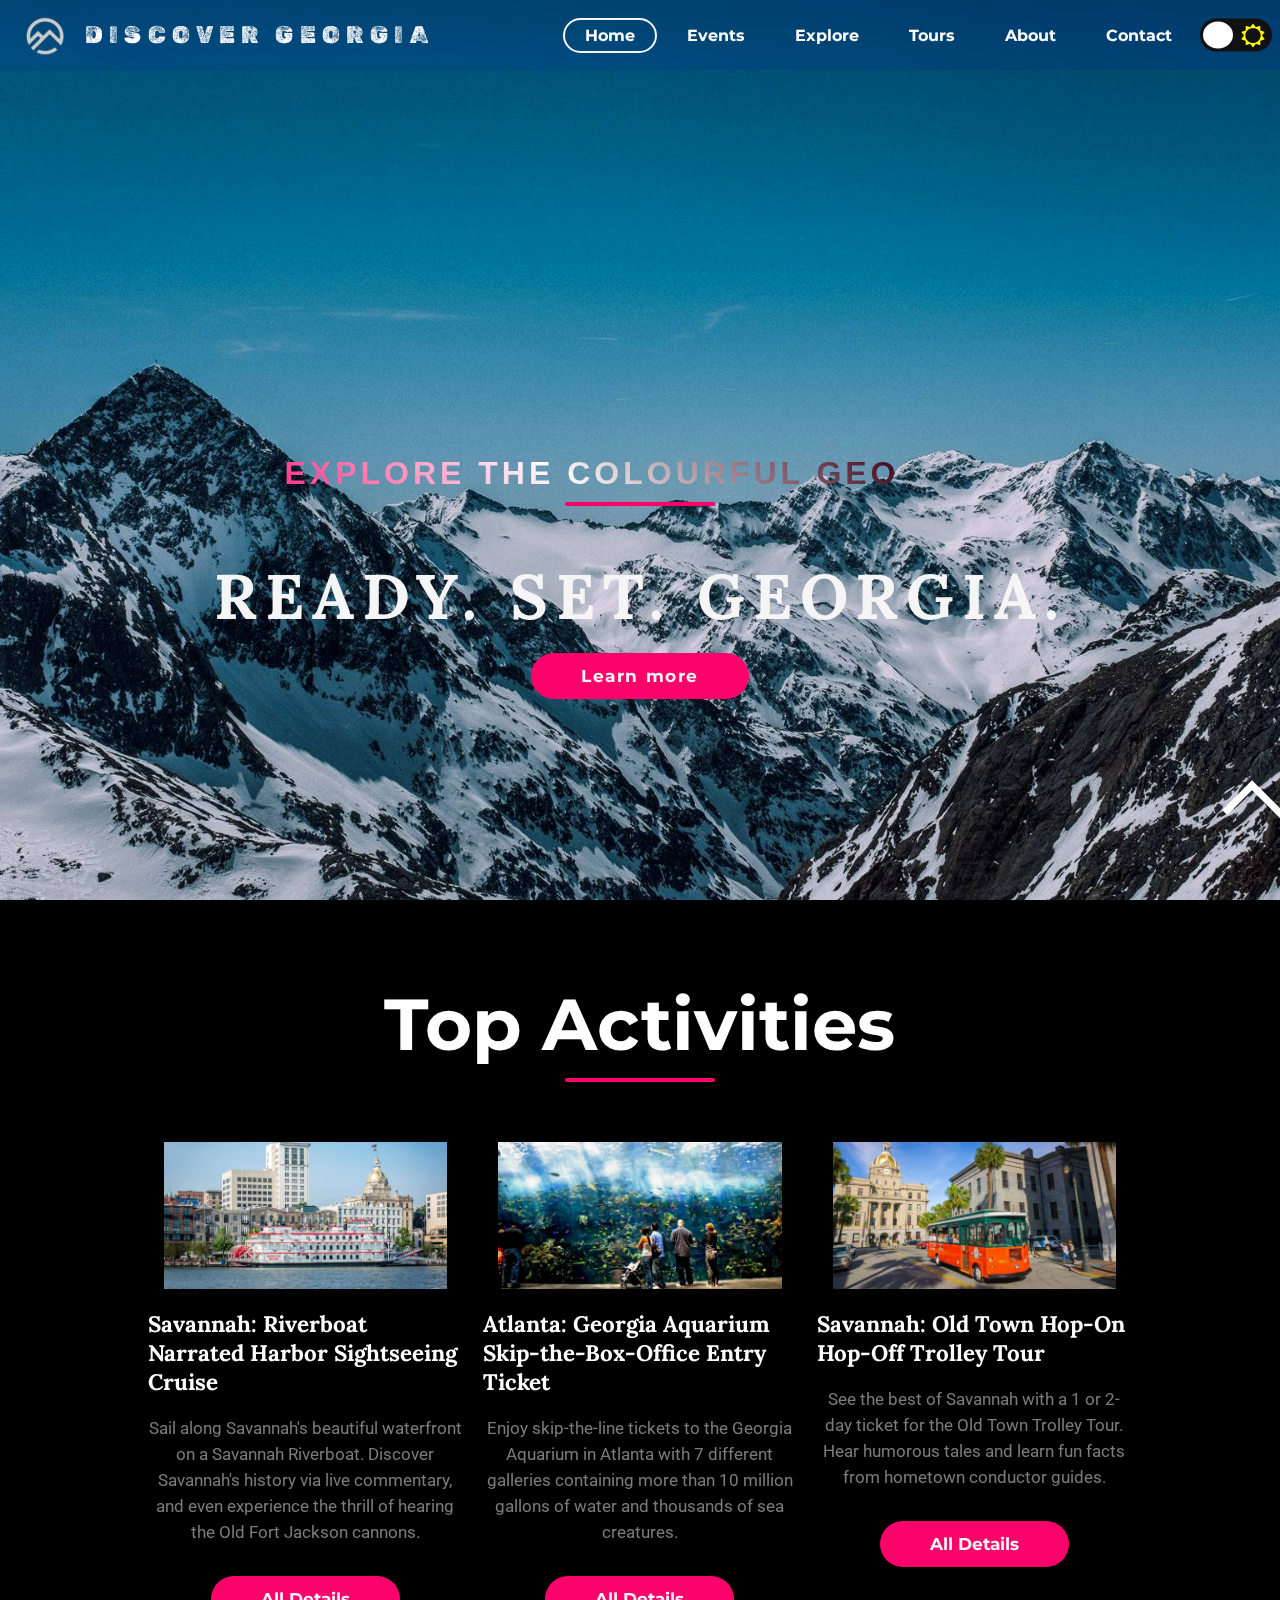
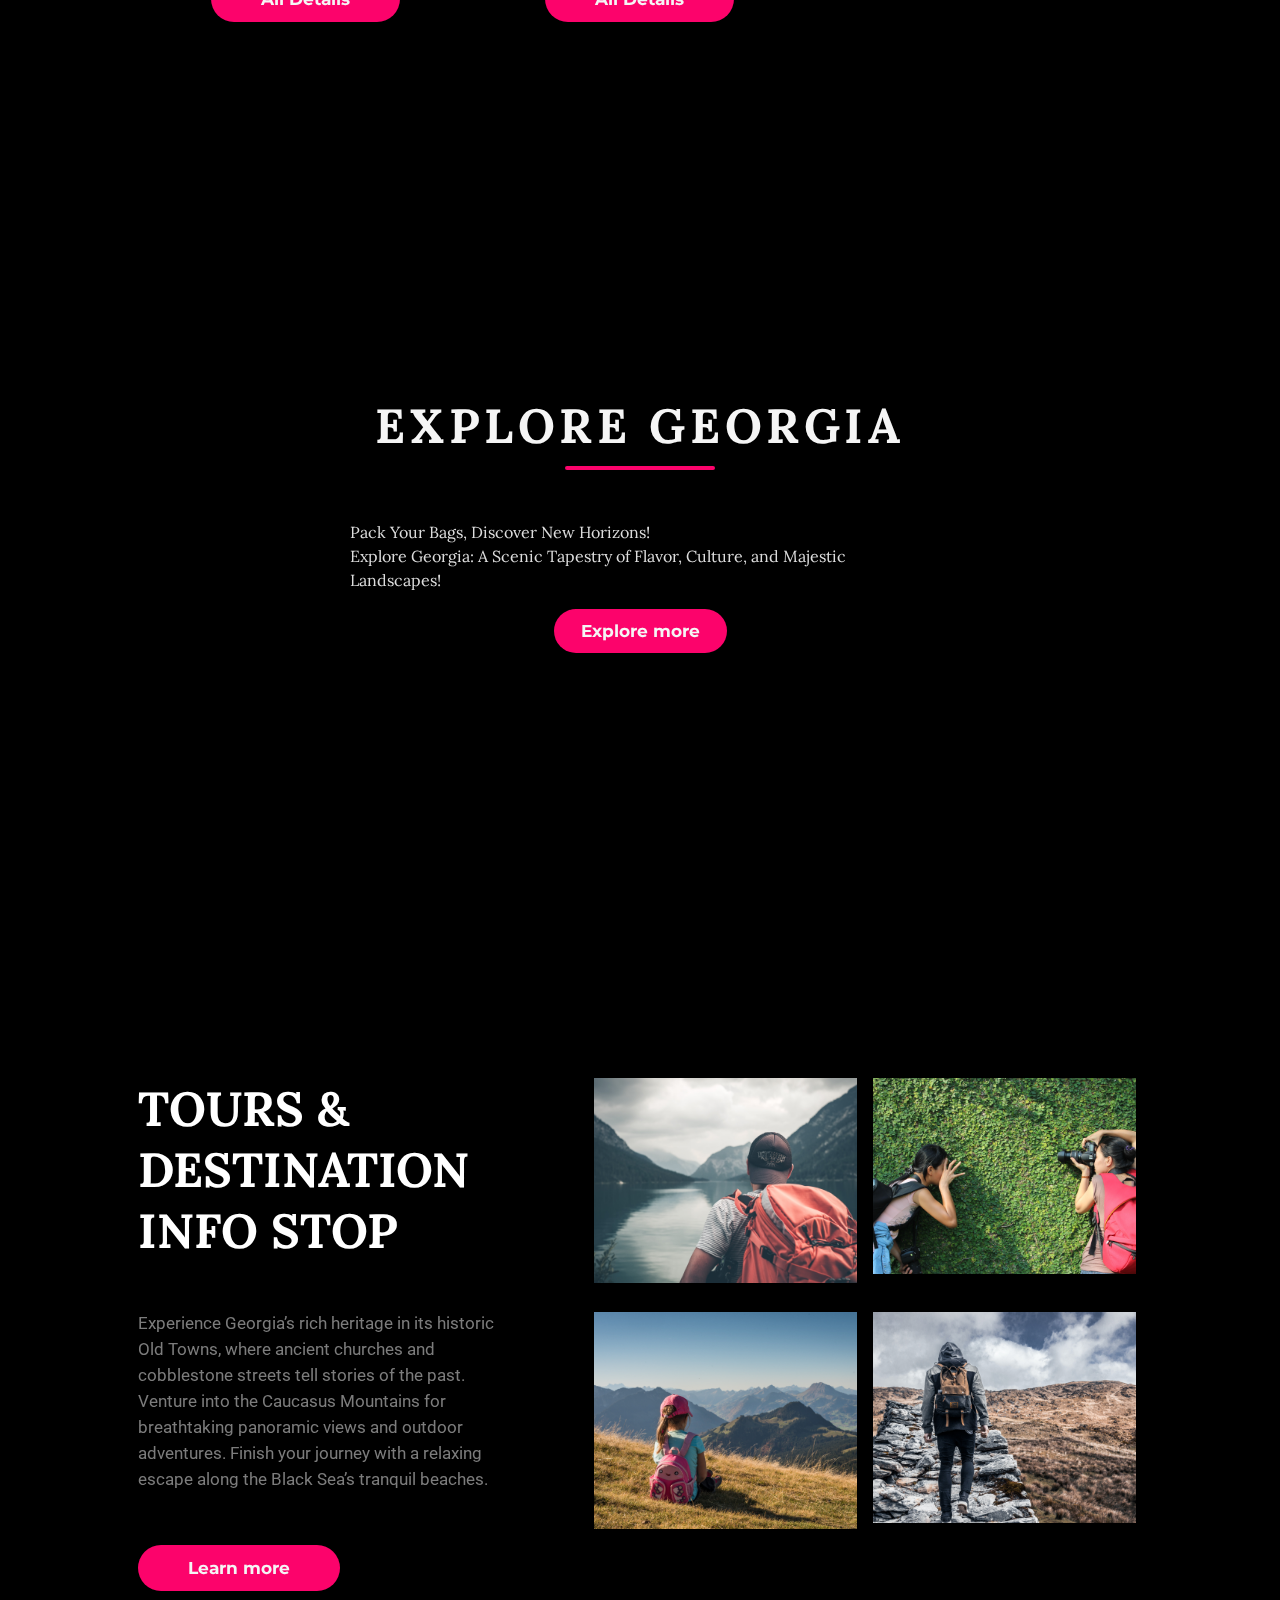
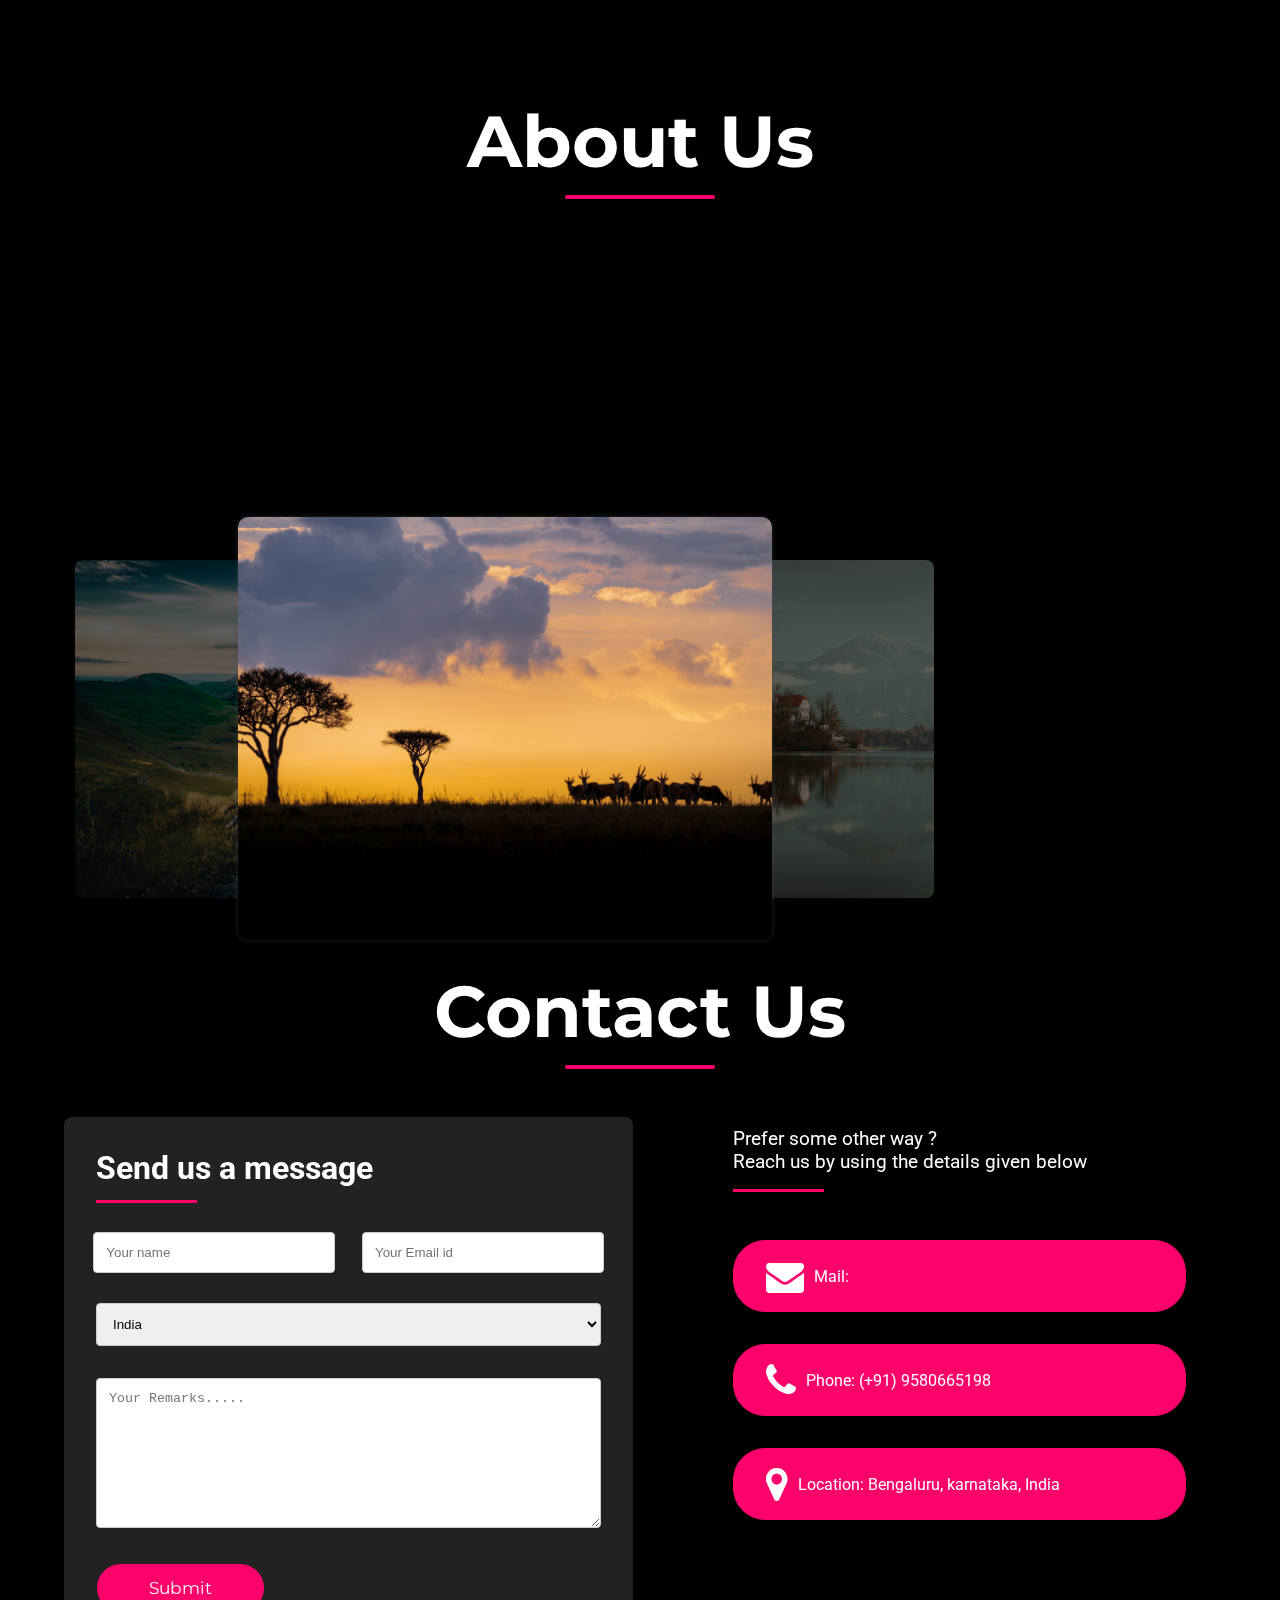
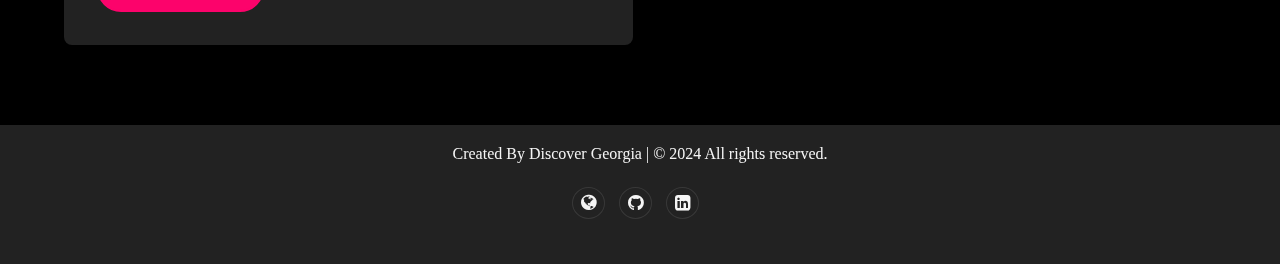
==== index.html @ 9041a330 "Changes saved" ====
<!DOCTYPE html>
<html lang="en">
    <head>
        <meta charset="UTF-8" />
        <meta http-equiv="X-UA-Compatible" content="IE=edge" />
        <meta name="viewport" content="width=device-width, initial-scale=1.0" />
        <title>Discover Georgia</title>
        <link
            rel="stylesheet"
            href="https://cdnjs.cloudflare.com/ajax/libs/font-awesome/4.7.0/css/font-awesome.min.css"
        />
        <link rel="stylesheet" href="css/style.css" />
        <link rel="stylesheet" href="css/responsive.css" />
        <link
            rel="apple-touch-icon"
            sizes="180x180"
            href="img/apple-touch-icon.png"
        />
        <link
            rel="icon"
            type="image/png"
            sizes="32x32"
            href="img/favicon-32x32.png"
        />
        <link
            rel="icon"
            type="image/png"
            sizes="16x16"
            href="img/favicon-16x16.png"
        />
        <link rel="manifest" href="/site.webmanifest" />
    </head>
    <body
        onload='if (window.location.href.substr(window.location.href.length - 6) == "#about") { introAboutLogoTransition(); }'
    >
        <!--navbar-->
        <nav class="navbar glass" style="height: 70px">
            <span
                ><a href="#home" style="display: flex; align-items: center"
                    ><img
                        class="img2"
                        src="./img/mountain.png"
                        width="40"
                        style="margin: -25px -10px -25px -20px"
                    />
                    <h1 class="logo">&nbsp;Discover Georgia</h1></a
                ></span
            >
            <ul class="nav-links">
                <li>
                    <a href="#home" id="pri" class="active cir_border">Home</a>
                </li>
                <li><a href="#events" id="sec" class="cir_border">Events</a></li>
                <li>
                    <a href="#explore" id="tri" class="cir_border">Explore</a>
                </li>
                <li>
                    <a href="#tours" id="quad" class="cir_border">Tours</a>
                </li>
                <li><a href="#about" id="quint" class="cir_border">About</a></li>
              
                <li>
                    <a href="#contact" id="hept" class="cir_border">Contact</a>
                </li>
                <li>
                    <div>
                        <input
                            type="checkbox"
                            class="checkbox dark"
                            id="checkbox"
                        />
                        <label for="checkbox" class="label">
                            <i class="fa fa-moon-o"></i>
                            <i class="fa fa-sun-o"></i>
                            <div class="ball"></div>
                        </label>
                    </div>
                </li>
            </ul>
            <img src="./img/menu-btn.png" alt="" class="menu-btn" />
        </nav>
        <!--navbar-->

        <header id="home">
            <div class="header-content">
                <h2 id="quote">Explore the colourful Georgia</h2>
                <div class="line"></div>
                <h1>READY. SET. GEORGIA.</h1>
                <a
                    href="#about"
                    class="ctn"
                    onclick='removeall(); $("#quad").css("border", "2px solid whitesmoke"); $("#quad").css("border-radius", "20px");'
                    >Learn more</a
                    >
            </div>
        </header>

        <!--Events-->
        <section class="events" id="events">
            <div class="container">
                <div class="title">
                    <h1 class="dark">Top Activities</h1>
                    <div class="line"></div>
                </div>
                <div class="row">
                    <article class="card col">
                        <img class="card-img" src="./img/Savannah.jpg" />
                        <h4 class="dark">Savannah: Riverboat Narrated Harbor Sightseeing Cruise</h4>
                        <p class="font-color">
                            Sail along Savannah's beautiful waterfront on a Savannah Riverboat. Discover Savannah's history via live commentary, and even experience the thrill of hearing the Old Fort Jackson cannons.
                        </p>
                        <a href="#" class="ctn">All Details</a>
                    </article>
                    <article class="card col">
                        <img src="./img/aquarium.jpg" />
                        <h4 class="dark">Atlanta: Georgia Aquarium Skip-the-Box-Office Entry Ticket</h4>
                        <p class="font-color">
                            Enjoy skip-the-line tickets to the Georgia Aquarium in Atlanta with 7 different galleries containing more than 10 million gallons of water and thousands of sea creatures.
                        </p>
                        <a href="#" class="ctn">All Details</a>
                    </article>
                    <article class="card col">
                        <img src="./img/oldtownhop.jpg" />
                        <h4 class="dark">Savannah: Old Town Hop-On Hop-Off Trolley Tour</h4>
                        <p class="font-color">
                            See the best of Savannah with a 1 or 2-day ticket for the Old Town Trolley Tour. Hear humorous tales and learn fun facts from hometown conductor guides.
                        </p>
                        <a href="#" class="ctn">All Details</a>
                    </article>
                </div>
            </div>
        </section>
        <!--Events-->

        <!--Explore-->
        <section class="explore" id="explore">
            <div class="explore-content">
                <h1>EXPLORE GEORGIA</h1>
                <div class="line"></div>
                <p>
                    Pack Your Bags, Discover New Horizons! <br />Explore Georgia: A Scenic Tapestry of Flavor, Culture, and Majestic Landscapes!
                </p>
                <a href="#" class="ctn">Explore more</a>
            </div>
        </section>
        <!--Explore-->

        <!--tours-->
        <section class="tours" id="tours">
            <div class="container row">
                <div class="col content-col">
                    <h1 class="font-color">TOURS & DESTINATION INFO STOP</h1>
                    <div class="line"></div>
                    <p>
                        Experience Georgia’s rich heritage in its historic Old Towns, where ancient churches and cobblestone streets tell stories of the past. Venture into the Caucasus Mountains for breathtaking panoramic views and outdoor adventures. Finish your journey with a relaxing escape along the Black Sea’s tranquil beaches.
                    <br>
                    <br>
                    </p>
                    
                    <a href="./site.html" class="ctn">Learn more</a>
                </div>
                <div class="image-col">
                    <div class="image-gallery">
                        <img src="./img/img3.png" alt="" />
                        <img src="./img/img4.png" alt="" />
                        <img src="./img/img5.png" alt="" />
                        <img src="./img/img6.png" alt="" />
                    </div>
                </div>
            </div>
            <br /><br /><br /><br />
        </section>
        <!--tours-->

        <!-- About -->
        <section id="about">
            <div class="title">
                <h1 class="font-color">About Us</h1>
                <div class="line"></div>
            </div>
            <br />
            <div id="about_us">
                <div class="boxx">
                    <div class="containerx">
                        <input type="radio" name="slider" id="item-1" checked />
                        <input type="radio" name="slider" id="item-2" />
                        <input type="radio" name="slider" id="item-3" />
                        <div class="cards">
                            <label class="cardt" for="item-1" id="col-img-1">
                                <img src="./img/carousel-img4.jpg" />
                            </label>
                            <label class="cardt" for="item-2" id="col-img-2">
                                <img src="./img/carousel-img5.jpg" />
                            </label>
                            <label class="cardt" for="item-3" id="col-img-3">
                                <img src="./img/carousel-img6.jpg" />
                            </label>
                            
                        </div>
                    </div>
                    <span id="about-quad"
                        ><a href="#home"
                            ><center>
                                <h1
                                    style="
                                        font-family: var(--ff-montserrat);
                                        color: white;
                                    "
                                >
                                    Find that
                                </h1>
                                <br />
                                <img
                                    class="img2"
                                    src="./img/mountain_dark.jpg"
                                    width="200"
                                    style="border-radius: 12%"
                                />
                                <br />
                                <h1 class="logo" style="font-size: 50px">
                                    ADVENTURE
                                </h1>
                            </center>
                        </a>
                    </span>
                </div>
            </div>
        </section>
        <!-- About -->

       

        <!-- contact -->
        <section id="contact">
            <div class="title">
                <h1 class="font-color">Contact Us</h1>
                <div class="line"></div>
            </div>
            <div class="contact_us">
                <form class="cform" action="" method="post">
                    <div class="crow-message">
                        <h1 class="color">Send us a message</h1>
                        <div></div>
                    </div>
                    <div class="crow-in">
                        <input
                            type="text"
                            id="name"
                            name="name"
                            placeholder="Your name"
                        />
                        <input
                            type="text"
                            id="email"
                            name="email"
                            placeholder="Your Email id"
                        />
                    </div>
                    <div class="crow">
                        <div class="ccol-left">
                            <select name="country" id="country">
                                <option value="India">India</option>
                                <option value="Russia">Russia</option>
                                <option value="usa">USA</option>
                                <option value="Japan">Japan</option>
                                <option value="France">France</option>
                                <option value="Brazil">Brazil</option>
                            </select>
                        </div>
                    </div>
                    <div class="crow">
                        <div class="ccol-left">
                            <textarea
                                type="text"
                                id="remarks"
                                name="remarks"
                                placeholder="Your Remarks....."
                                style="height: 150px"
                            ></textarea>
                        </div>
                    </div>
                    <input class="crow-s" type="submit" value="Submit" />
                </form>
                <div class="cbox">
                    <div>
                        <p class="cbox-message">
                            Prefer some other way ?<br />Reach us by using the
                            details given below
                        </p>
                        <div class="cbox-line"></div>
                    </div>
                    <div class="c_boxx">
                        <a href="mailto:abc@gmail.com"
                            ><i class="fa fa-envelope"></i>
                            Mail: 
                        </a>
                    </div>
                    <div class="c_boxx">
                        <a href="tel:+91-12345-67890"
                            ><i class="fa fa-phone"></i>
                            Phone: (+91) 9580665198
                        </a>
                    </div>
                    <div class="c_boxx">
                        <a href="#"
                            ><i class="fa fa-map-marker"></i>
                            Location: Bengaluru, karnataka, India
                        </a>
                    </div>
                </div>
            </div>
        </section>
        <!-- contact  -->
        <!-- up scroll -->
        <i class="arrow"  onclick="topFunction()" id="upbtn"></i>
        <!-- end -->
        <!--footer-->
        <section class="footer">
            <span
                >Created By Discover Georgia | &#169; 2024 All rights
                reserved.</span
            >
            <div class="social">
                <li>
                    <a
                        href="https://pritam-sarbajna-portfolio.netlify.app/"
                        target="_blank"
                        rel="noreferrer"
                        ><i class="fa fa-globe"></i
                    ></a>
                    <a
                        href="https://github.com/PritamSarbajna"
                        target="_blank"
                        rel="noreferrer"
                        ><i class="fa fa-github"></i
                    ></a>
                    <a
                        href="https://www.linkedin.com/in/pritam-sarbajna-74945821b/"
                        target="_blank"
                        rel="noreferrer"
                        ><i class="fa fa-linkedin-square"></i
                    ></a>
                </li>
            </div>
        </section>
        <!--footer-->

        <script>
            const menuBtn = document.querySelector(".menu-btn");
            const navlinks = document.querySelector(".nav-links");

            menuBtn.addEventListener("click", () => {
                navlinks.classList.toggle("mobile-menu");
            });
        </script>
        <script src="https://code.jquery.com/jquery-3.6.0.js"></script>
        <script src="js/script.js"></script>
    </body>
</html>
---- css/style.css ----
/* mobile responsiveness design */
@media screen and (max-width: 990px) {
  .contact_us {
    flex-direction: column;
    width: 100%;
  }
  form,
  .cbox {
    margin: auto;
    margin-bottom: 30px;
  }
}
@media screen and (max-width: 1130px) {
  .menu-btn {
    display: block;
  }

  .navbar {
    padding: 45px;
  }

  .logo {
    position: absolute;
    top: 30px;
    left: 15px;
  }

  .nav-links {
    flex-direction: column;
    width: 100%;
    height: 100vh;
    justify-content: center;
    background: #484872;
    margin-top: -900px;
    transition: all 0.5s ease;
  }

  .mobile-menu {
    margin-top: 602px;
    border-bottom-right-radius: 30%;
  }

  .nav-links li {
    margin: 30px auto;
  }
}

@media screen and (max-width: 1440px) {
	 .containerx {
	  top: 40%;
	  bottom: 40%;
	  transform-style: preserve-3d;
	}
	
	#about_us div {
		padding: 10px;
		display: block;
		align-items: normal;
	}
	
	.cards {
		position: relative;
		width: 90vw;
		height: 100%;
	}
	
	#about-quad {
		display: none;
	}
}

@media only screen and (max-width: 850px) {
  /*events*/
  .row {
    flex-direction: column;
  }

  .row .col {
    margin: 20px auto;
  }

  .col img {
    max-width: 90%;
  }

  /*explore*/
  .explore-content {
    width: 100%;
  }

  /*tours*/
  .tours {
    width: 100%;
  }

  /*footer*/
  .footer {
    padding: 10px;
  }
  .content-col {
    width: 100%;
  }
  #about_us p {
    width: 70%;
  }
}

@media screen and (max-width: 770px) {
  #about_us p {
    width: 85%;
    padding-top: 7em;
    margin: auto;
  }
  form,
  .cbox {
    width: 90%;
  }
  .ctn {
    margin: auto;
  }

  .explore-content {
    margin: 0 auto;
    text-align: center;
    width: 80%;
  }

  .explore-content .ctn {
    margin: 40px auto;
  }
}
@media screen and (max-width: 600px) {
  #about_us p {
    margin: auto;
  }
}
@media screen and (max-width: 470px) {
  .ctn {
    padding: 13px 25px;
  }
  .c_boxx a p {
    font-size: 17.5px;
  }
}
@media screen and (max-width: 400px) {
  .ctn {
    padding: 13px 25px;
  }
  .c_boxx a p {
    font-size: 16px;
  }
}

@media (max-width: 850px) {
  .content-col {
    text-align: center;
  }
  .content-col .line {
    margin: 0.5rem auto;
  }
  .content-col .ctn {
    margin: 0 auto;
    position: inherit;
  }
  .content-col p {
    max-width: 75%;
    text-align: justify;
  }
}
---- css/responsive.css ----
/* Google fonts */

@import url("https://fonts.googleapis.com/css2?family=Lora:wght@400;700&family=Montserrat:wght@400;800&family=Parisienne&family=Roboto&family=Teko:wght@300&display=swap");
@import url("https://fonts.googleapis.com/css2?family=Rubik+Dirt&display=swap");


/* Root element (aka html) */
:root {
  box-sizing: border-box;
  scroll-behavior: smooth;

  /* CSS Variables */
  /* Fonts */
  --ff-parisienne: "Parisienne", cursive;
  --ff-montserrat: "Montserrat", sans-serif;
  --ff-lora: "Lora", serif;
  --ff-roboto: "Roboto", sans-serif;
  --ff-rubik-dirt: "Rubik Dirt", cursive;
  --fs-paragraphs: calc(0.8rem + 0.35vw);
  --fs-links-btns: calc(0.65rem + 0.5vw);
}

/* Global */
*,
*::before,
*::after {
  margin: 0;
  padding: 0;
  box-sizing: inherit;
}

img {
  max-width: 100%;
  display: block;
}


a {
  text-decoration: none;
}

ul {
  list-style: none;
}

span {
  color: #7c7c7c;
  padding: 0px 40px;
}

/* .active {
  color: #fc036b;
  border-radius: 20px;
  background: whitesmoke;
  font-weight: bold;
} */

body,
html {
  overflow-x: hidden;
  box-sizing: border-box;
}

.container {
  width: 98%;
  max-width: 91rem;
  margin: 0 auto;
}

/*scrollbar*/

::-webkit-scrollbar {
  width: 10px;
}

::-webkit-scrollbar-thumb {
  background: gray;
  border-radius: 10px;
}

/* Navbar */

.navbar {
  position: fixed;
  top: 0;
  left: 0;
  background: rgba(0, 0, 0, 0.2);
  backdrop-filter: saturate(180%) blur(10px);
  display: flex;
  width: 100%;
  justify-content: space-between;
  align-items: center;
  padding: 12px 5px;
  z-index: 10;
  color: whitesmoke;
}

.logo {
  font-family: var(--ff-rubik-dirt);
  font-size: 1.5rem;
  text-transform: uppercase;
  letter-spacing: 0.4rem;
  padding: 0 1.2rem;
  font-weight: 300;
  color: rgb(254, 252, 252); 
  
  
}



.nav-links {
  display: flex;
  align-items: center;
}

.nav-links li {
  font-family: var(--ff-montserrat);
  margin: 0px 15px;
}

.nav-links li a {
  color: white;
  cursor: pointer;
}

.cir_border {
  padding: 6px 20px;
  font-weight: bold;
  border: 2px hidden whitesmoke;
  border-radius: 20px;
  margin: 0px -10px;
}

header {
  width: 100vw;
  height: 100vh;
  background-image: url("../img/bg.png");
  background-position: bottom;
  background-attachment: fixed;
  background-size: cover;
  display: flex;
  align-items: end;
  justify-content: center;
}

.header-content {
  font-family: var(--ff-lora);
  letter-spacing: 0.5rem;
  color: whitesmoke;
  text-align: center;
  z-index: 1;
  padding: 4rem;
  margin-bottom: 150px;
}

.header-content a {
  letter-spacing: 0.1rem;
}

.header-content h2 {
  font-size: 4vmin;
}

.line {
  width: 150px;
  height: 4px;
  background: #fc036b;
  margin: 10px auto;
  border-radius: 5px;
}

.header-content h1 {
  font-size: 7vmin;
  margin-top: 50px;
  margin-bottom: 30px;
}

.ctn {
  font-family: var(--ff-montserrat);
  font-size: var(--fs-links-btns);
  font-weight: 700;
  padding: 13px 50px;
  background: #fc036b;
  border-radius: 30px;
  color: whitesmoke;
}

.menu-btn {
  position: absolute;
  top: 30px;
  right: 30px;
  width: 40px;
  cursor: pointer;
  display: none;
}

/* Events */
section {
  width: 80%;
  margin: 80px auto;
}

.title {
  text-align: center;
  font-family: var(--ff-montserrat);
  font-size: 4vmin;
}

.row {
  display: flex;
  width: 100%;
  justify-content: space-between;
  align-items: center;
}

.card {
  cursor: pointer;
  height :400px
}

.row .col {
  display: flex;
  flex-direction: column;
  align-items: center;
  margin: 10px;
  height: 450px;
}

.row .col img {
  width: 90%;
}

.events .row {
  margin-top: 50px;
}

.col > h4 {
  font-size: calc(1rem + 0.5vw);
  margin: 20px auto;
  font-family: var(--ff-lora);
}

.col p {
  color: #7c7c7c;
  padding: 0px 40px;
  font-size: var(--fs-paragraphs);
  font-family: var(--ff-roboto);
}

.col > p {
  color: #7c7c7c;
  padding: 0;
  line-height: 1.5;
  text-align: center;
  max-width: 35ch;
}

.events .ctn {
  margin-top: 30px;
}

/* explore */
.explore {
  width: 100%;
  height: 100vh;
  background-image: url(../img/bg2.png);
  background-attachment: fixed;
  background-position: center;
  background-size: cover;
  background-repeat: no-repeat;
  display: flex;
  align-items: center;
}

.explore-content {
  font-family: var(--ff-lora);
  color: whitesmoke;
  display: flex;
  align-items: center;
  flex-direction: column;
  margin-left: 8rem;
  position: relative;
  z-index: 1;
  padding: 2rem 17px;
  margin: auto;
}

.explore-content::after {
  content: "";
  position: absolute;
  inset: 0;
  z-index: -1;
  display: block;
  background: rgba(0, 0, 0, 0.2);
  backdrop-filter: blur(2.5px);
  border-radius: 0.5rem;
}

.explore-content h1 {
  /* width: 100%; */
  font-size: calc(2.2rem + 1vw);
  letter-spacing: 0.3rem;
  margin: auto;
}

.explore-content .line {
  margin-bottom: 50px;
}

.explore-content p {
  color: rgb(221, 221, 221);
  max-width: 65ch;
  line-height: 1.5;
  text-align: left;
  padding: 0px 35px;
}

.explore-content .ctn {
  margin: 17px auto;
  padding: 12px 27px;
}

/* tours */
.image-gallery {
  display: grid;
  gap: 1.8rem 1rem;
  grid-template-columns: repeat(2, 1fr);
  justify-content: center;
  padding: 1rem;
}

.tours .row {
  gap: 4rem;
}

.content-col {
  position: relative;
}

.content-col h1 {
  font-size: calc(2.2rem + 1vw);
  font-family: var(--ff-lora);
  max-width: 15.5ch;
}

.content-col .line {
  margin-left: 0;
}

.content-col p {
  padding: 0;
  margin: 30px 0;
  width: 100%;
  text-align: left;
  max-width: 40ch;
}

.content-col .ctn {
  position: absolute;
  left: 0;
  bottom: -14%;
}

/* about */
#about {
  width: 100%;
}

#about_us {
  background: url("https://awe365.com/wp-content/uploads/2013/07/adventure-sports-hang-gliding-flickrcc-image-by-Steve-Slater.jpg");
  width: 100%;
  height: 630px;
  background-repeat: no-repeat;
  background-size: cover;
  background-attachment: fixed;
  margin: 30px 0px 0px 0px;
}

#about_us div {
  padding: 10px;
  display: grid;
  align-items: center; 
  grid-template-columns: 2fr 1fr 1fr;
  column-gap: 5px;
  position: relative;
}


#about_us div span {
  margin: 0;
  position: absolute;
  top: 60%;
  opacity: 0;
  left: 80%;
  -ms-transform: translate(-50%, -50%);
  transform: translate(-50%, -50%);
  transition: 1s;
}

#about_us p {
  width: 43em;
  color: white;
  text-align: justify;
  padding-top: 14em;
  font-family: "Work Sans", sans-serif;
  margin-left: 6em;
}

#about_us p::first-letter {
  padding-left: 47px;
  font-size: 55px;
  color: #fc036b;
}

/* Contributors */
.contributors {
  display: flex;
  align-items: center;
  justify-content: space-evenly;
  margin-top: 0em;
  padding: 5em 2em;
  flex-wrap: wrap;
  width: 100%;
  min-height: 100vh;
  background-color: #000;
  font-family: "Montserrat", sans-serif;
}

.concard {
  background-color: #ffff;
  padding: 0.2em 0.5em;
  color: #222;
  height: 12em;
  width: 10em;
  border-radius: 5px;
  margin: 1.5em 0.5em;
  display: flex;
  flex-direction: column;
  align-items: center;
  justify-content: center;
}
.concard:hover {
  background-color: #fb036b;
  border-bottom: 5px solid #fff;
  color: #fff;
  transform: translateY(-7.5px);
  transition: background-color 0.5s ease, transform 1s ease,
    border-bottom 0.5s ease 0.2s;
}

.concard .pfp {
  width: 50%;
  border-radius: 100%;
}
.text {
  margin: 1em 0em 0em 0em;
  text-align: center;
  font-size: 0.9em;
}
.text h1 {
  font-weight: 600;
  font-size: 20px;
  font-family: "Teko", sans-serif;
}
.logolink {
  margin: 0.6em 0em 0em 0em;
  width: 25%;
}
.logolink img {
  border-radius: 100%;
  background-color: #ffff;
}
.logolink .github-logo {
  width: 100%;
}

/* contact */
#contact {
  width: 90%;
}

.contact_us {
  margin-top: 3rem;
  display: flex;
  font-family: var(--ff-roboto);
}

form {
  width: 50%;
}

.cbox {
  width: 45%;
  margin-left: 70px;
  padding: 10px 30px;
}

.cbox-message {
  font-size: 1.2em;
  margin: 0;
}

.cbox-line {
  width: 20%;
  height: 0.2em;
  background-color: #fb036b;
  margin-bottom: 3em;
  margin-top: 1em;
}

.c_boxx a p {
  color: white;
  font-size: 1em;
  font-weight: 100;
  padding: 1rem;
  padding: 0px 40px;
}

.c_boxx a {
  padding: 1em;
  margin-bottom: 2em;
  padding-left: 2em;
  border: 0.1em solid #fc036b;
  background-color: #fc036b;
  color: white;
  display: flex;
  border-radius: 2em;
  align-items: center;
  border: #fc036b 0.1em solid;
  font-size: 1em;
}

.c_boxx a:hover {
  background-color: white;
  color: #fc036b;
  transition: all 0.5s ease;
}

.c_boxx i {
  font-size: 38px;
  margin-right: 10px;
  /* margin-left: 0.5em; */
}

input[type="text"],
select,
textarea {
  width: 100%;
  padding: 12px;
  border: 1px solid #ccc;
  border-radius: 4px;
  resize: vertical;
}

label {
  padding: 0px 0px 7px 6px;
  display: inline-block;
}

input[type="submit"] {
  background-color: #fc036b;
  color: whitesmoke;
  padding: 12px 50px;
  border: 2px solid #fc036b;
  border-radius: 100vmax;
  cursor: pointer;
  font-family: var(--ff-montserrat);
  font-size: var(--fs-links-btns);
}

input[type="submit"]:hover {
  background-color: whitesmoke;
  color: #fc036b;
}

.cform {
  background-color: #222;
  padding: 1em;
  border-radius: 0.5rem;
}

.ccol {
  float: left;
  width: 25%;
  margin-top: 6px;
}

.crow-in {
  width: 100%;
  display: flex;
  justify-content: space-between;
}

.crow-message {
  margin: 1rem;
}

.crow-message div {
  width: 20%;
  display: block;
  height: 1em;
  border-bottom: 3px solid #fc036b;
}

.ccol-left {
  margin: 1em;
}

.ccol {
  float: left;
  width: 100%;
  margin-top: 6px;
}

#name {
  width: 90%;
  margin: 1em;
}

#email {
  width: 90%;
  margin: 1em;
}

.crow:after,
.crow-s::after {
  content: "";
  display: table;
  clear: both;
}

.crow-s {
  margin: 1em;
  color: #fc036b;
}

/* footer */
.footer {
  width: 100%;
  min-height: 100px;
  padding: 20px 80px;
  margin: 0;
  background: #222;
  text-align: center;
}

.footer p {
  color: whitesmoke;
  margin: 20px auto;
  padding: 20px auto;
}

.footer span {
  display: block;
  color: whitesmoke;
  padding: 20px auto;
}

.social {
  width: 360px;
  margin: 30px auto;
}

.social li {
  list-style: none;
}

.social a {
  margin-right: 10px;
  font-size: 18px;
  background-color: transparent;
  border-radius: 50%;
  padding: 5px 8px;
  border: 1px solid rgba(255, 255, 255, 0.1);
}

.social a:hover {
  background-color: #fc036b;
}

.social i {
  display: inline;
  text-align: center;
  color: whitesmoke;
}

/* animations */
img {
  transition: transform 0.3s ease;
}

img:hover {
  transform: scale(1.1);
}

.cir_border:hover{
    color: #fc036b
}


.active {
  border: 2px solid whitesmoke;
  border-radius: 20px;
  color: #fc036b;
  cursor: pointer;
}

.ctn:hover {
  background: whitesmoke;
  color: #fc036b;
  box-shadow: 2px 2px 5px #00000056;
  cursor: pointer;
}

.nav-links .ctn:hover a {
  color: #fc036b;
}

body {
 background-color: black;
  color: white;
}

body.dark{
  background-color: white;
  color: black;
}

.checkbox {
  opacity: 0;
  position: absolute;
}

.label {
  width: 48px;
  height: 22px;
  background-color:#111;
  display: flex;
  border-radius:50px;
  align-items: center;
  justify-content: space-between;
  padding: 5px;
  position: relative;
  transform: scale(1.5);
}

.ball {
  width: 20px;
  height: 18px;
  background-color: white;
  position: absolute;
  top: 2px;
  left: 2px;
  border-radius: 50%;
  transition: transform 0.2s linear;
}

/*  target the elemenent after the label*/
.checkbox:checked + .label .ball{
  transform: translateX(24px);
}

.fa-moon-o {
  color: white;
}

.fa-sun-o {
  color: yellow;
}

.color{
  color:white;
}

/* scroll button */

.arrow {
  position: fixed; 
  z-index: 99;
  cursor: pointer; 
  padding: 15px; 
	width: 8vmin;
	height: 8vmin;
	box-sizing: border-box;
	left: 95%;
	top: 86%;
	transform: rotate(-45deg);
  
	
	&::before {
		content: '';
		width: 100%;
		height: 100%;
		border-width: .8vmin .8vmin 0 0;
		border-style: solid;
		border-color:  #fff;
		transition: .2s ease;
		display: block;
		transform-origin: 100% 0;
	}

	
	&:after {
		content: '';
		float: left;
		position: relative;
		top: -86%;
		width: 100%;
		height: 100%;
		border-width: 0 .8vmin 0 0;
		border-style: solid;
		border-color:  #fff;
		transform-origin: 100% 0;
		transition:.2s ease;
	}
	
	&:hover::after {
		transform: rotate(45deg);
		border-color:#fc036b;
		height: 120%;
	}
	&:hover::before {
		border-color:#fc036b;
		transform: scale(.8);
		
	}
	
}

/* Dark Mode Styles Scroll Button  */
.dark .arrow {
  &::before {
    border-color: black; 
  }

  &:after {
    border-color: black;
  }

  &:hover::after {
    border-color: #fc036b;
  }

  &:hover::before {
    border-color: #fc036b;
  }
}


#quote {
  position: relative;
  font-family: sans-serif;
  text-transform: uppercase;
  font-size: 2em;
  letter-spacing: 4px;
  overflow: hidden;
  background: linear-gradient(45deg, #fc036b, #fff, #41031d);
  background-repeat: no-repeat;
  background-size: 80%;
  animation: animate 8s linear infinite;
  -webkit-background-clip: text;
  -webkit-text-fill-color: rgba(255, 255, 255, 0);
}

@keyframes animate {
  0% {
    background-position: -500%;
  }
  100% {
    background-position: 500%;
  }
}


/* carousel */

@import url("https://fonts.googleapis.com/css?family=DM+Sans:400,500,700&display=swap");


input[type=radio] {
  display: none;
}

.cardt {
  position: absolute;
  width: 60%;
  height: 100%;
  left: 5vw;
  right: 0;
  top: 14%;
  margin: auto;
  transition: transform .4s ease;
  cursor: pointer;
}

.containerx {
  width: 100%;
  height: 50vh;
  transform-style: preserve-3d;
}

.cards {
  position: relative;
  width: 100vh;
  height: 100%;
}

.cards label img {
  width: 100%;
  height: 100%;
  border-radius: 10px;
  object-fit: cover;
}

#item-1:checked ~ .cards #col-img-3, #item-2:checked ~ .cards #col-img-1, #item-3:checked ~ .cards #col-img-2 {
  transform: translatex(-40%) scale(.8);
  opacity: .4;
  z-index: 0;
}

#item-1:checked ~ .cards #col-img-2, #item-2:checked ~ .cards #col-img-3, #item-3:checked ~ .cards #col-img-1 {
  transform: translatex(40%) scale(.8);
  opacity: .4;
  z-index: 0;
}

#item-1:checked ~ .cards #col-img-1, #item-2:checked ~ .cards #col-img-2, #item-3:checked ~ .cards #col-img-3 {
  transform: translatex(0) scale(1);
  opacity: 1;
  z-index: 1;
  
  img {
    box-shadow: 0px 0px 5px 0px rgba(81, 81, 81, 0.47);
  }
}

#item-2:checked ~ .player #test {
  transform: translateY(0);
}

#item-2:checked ~ .player #test  {
  transform: translateY(-40px);
}

#item-3:checked ~ .player #test  {
  transform: translateY(-80px);
}

/* end */
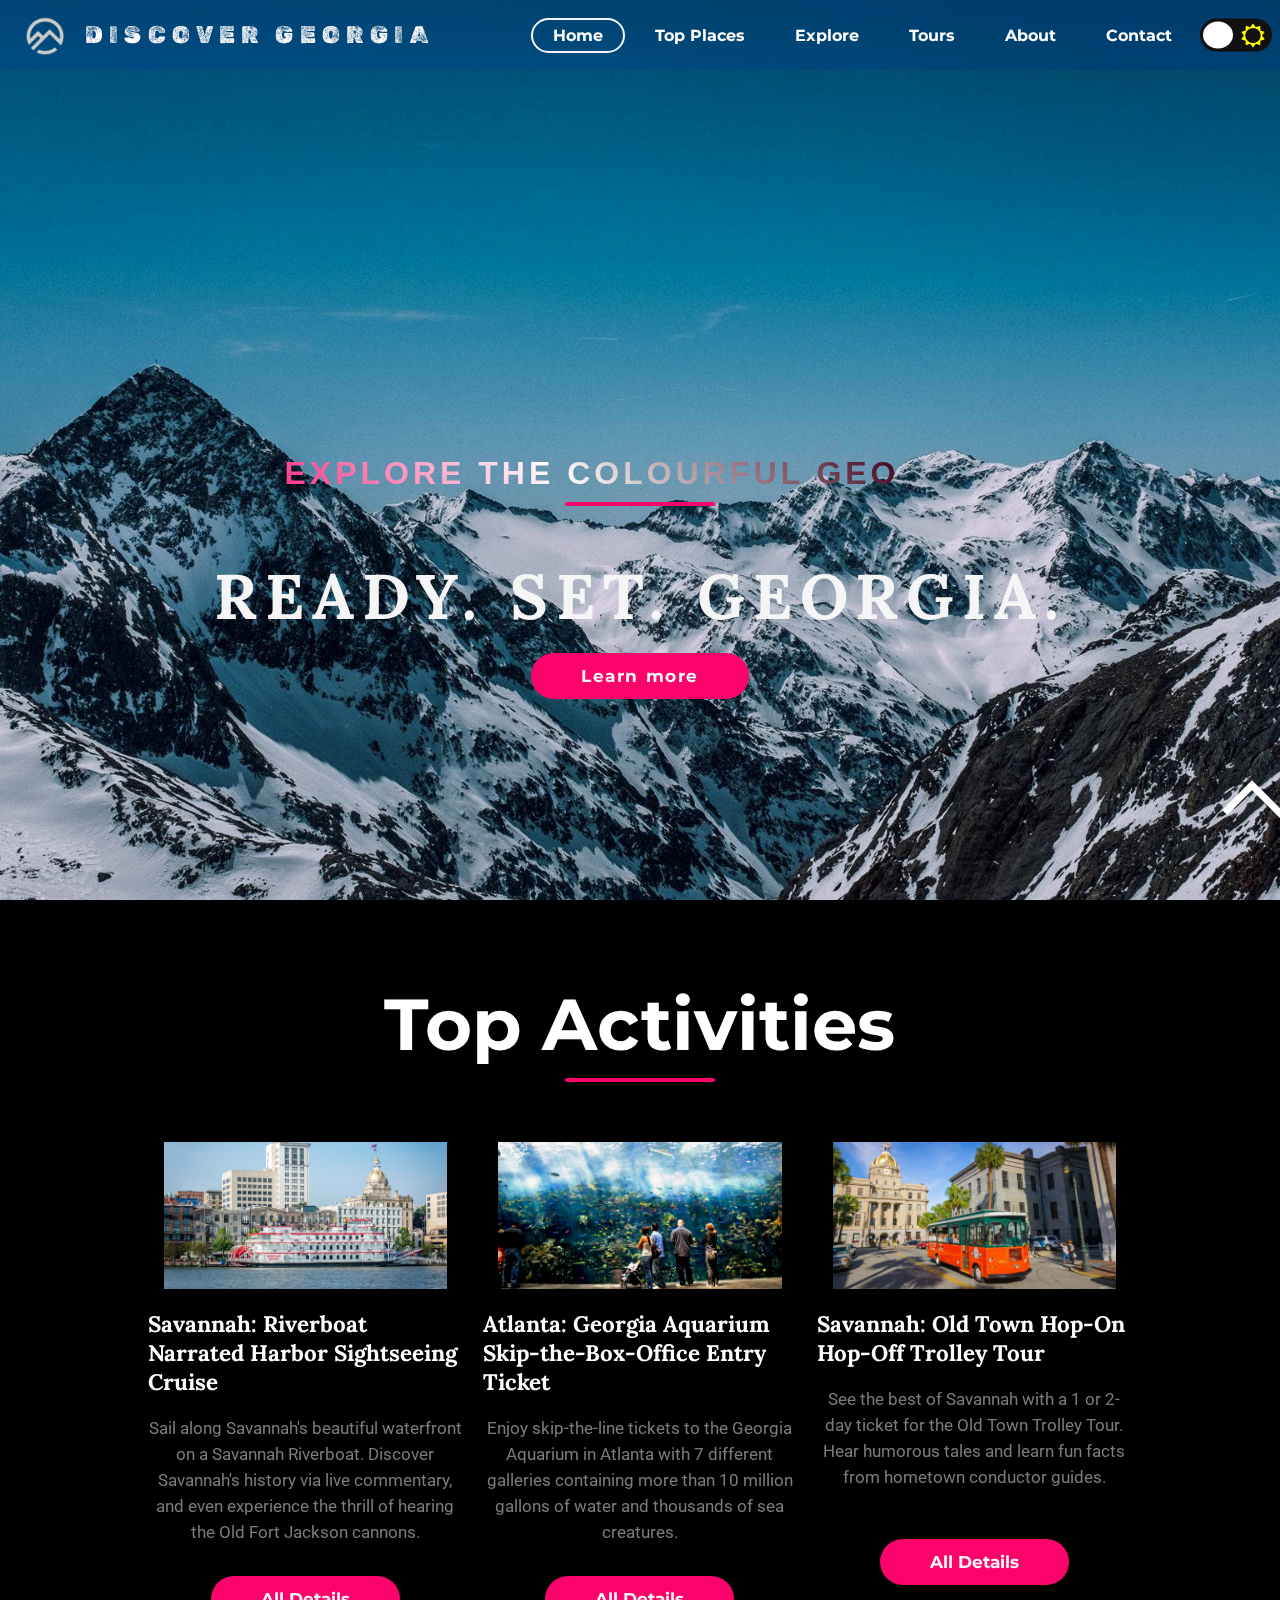
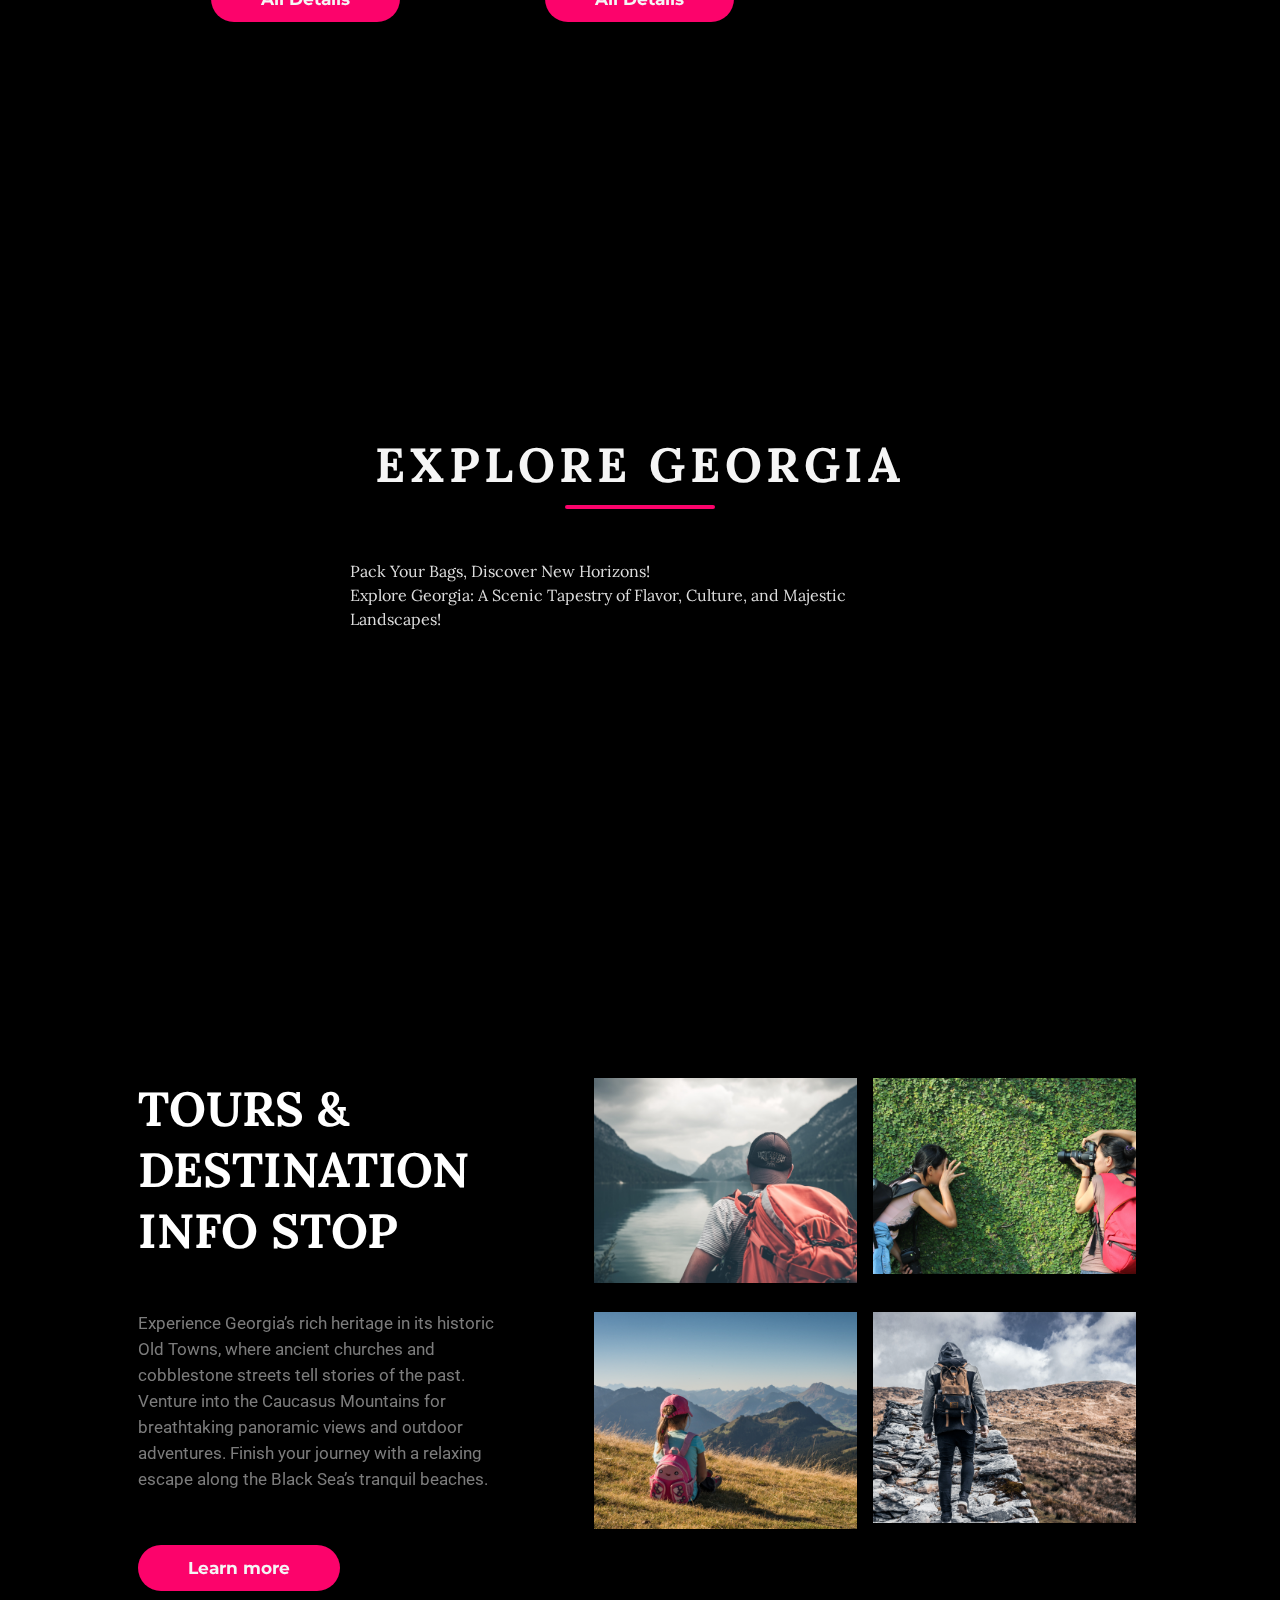
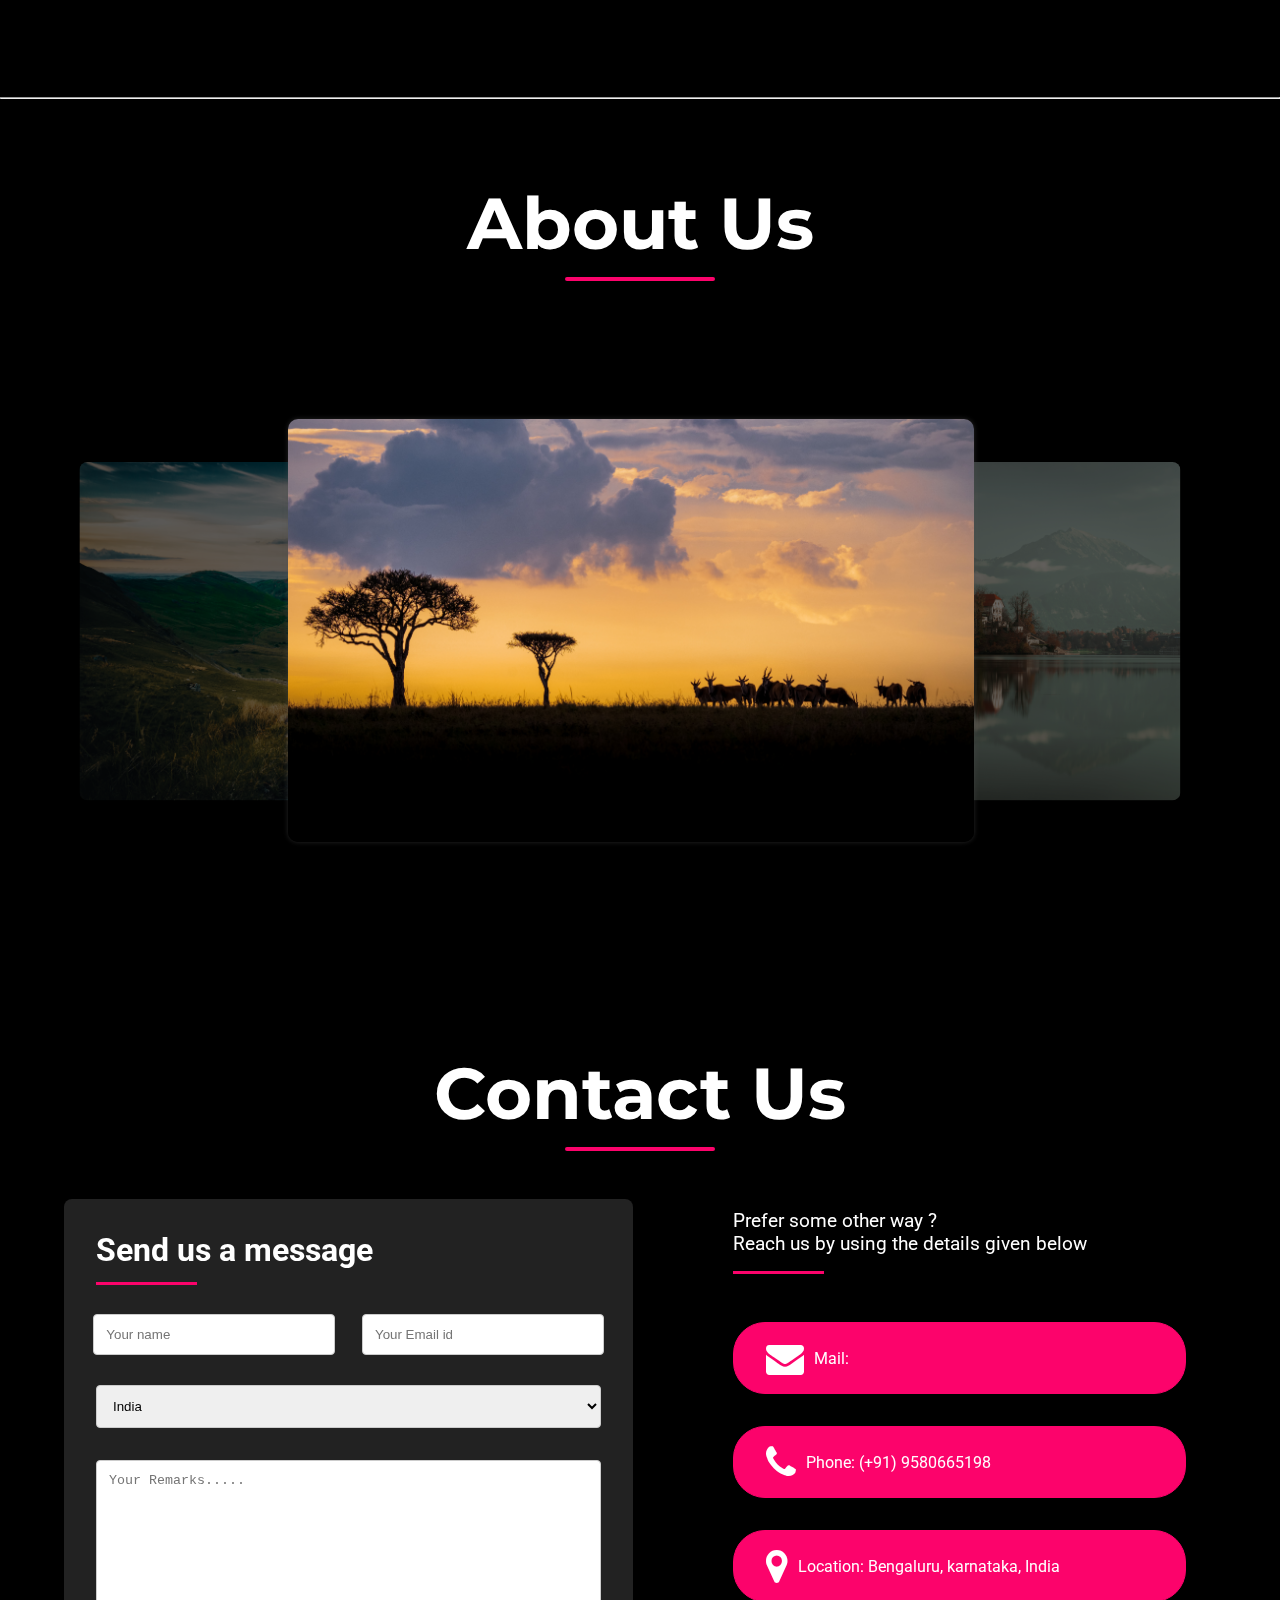
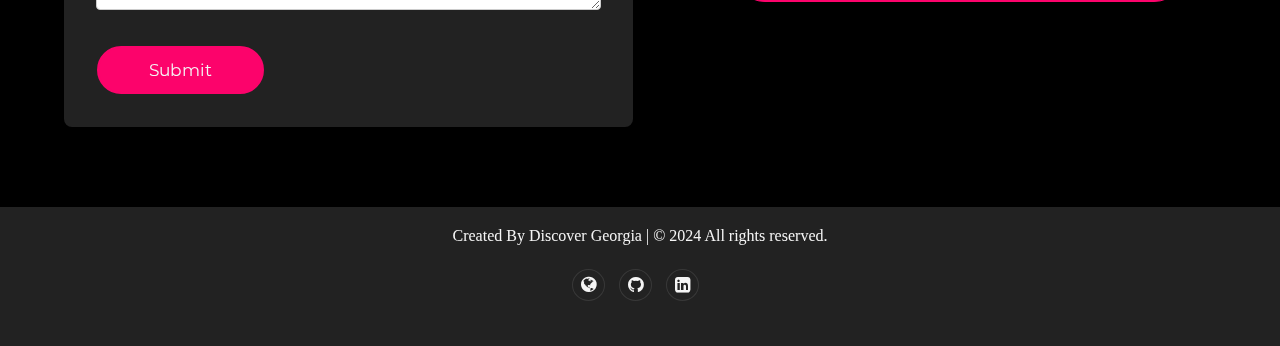
==== commit 19275ec5: "IMportant changes" ====
--- a/index.html
+++ b/index.html
@@ -1,359 +1,355 @@
 <!DOCTYPE html>
 <html lang="en">
-    <head>
-        <meta charset="UTF-8" />
-        <meta http-equiv="X-UA-Compatible" content="IE=edge" />
-        <meta name="viewport" content="width=device-width, initial-scale=1.0" />
-        <title>Discover Georgia</title>
-        <link
-            rel="stylesheet"
-            href="https://cdnjs.cloudflare.com/ajax/libs/font-awesome/4.7.0/css/font-awesome.min.css"
-        />
-        <link rel="stylesheet" href="css/style.css" />
-        <link rel="stylesheet" href="css/responsive.css" />
-        <link
-            rel="apple-touch-icon"
-            sizes="180x180"
-            href="img/apple-touch-icon.png"
-        />
-        <link
-            rel="icon"
-            type="image/png"
-            sizes="32x32"
-            href="img/favicon-32x32.png"
-        />
-        <link
-            rel="icon"
-            type="image/png"
-            sizes="16x16"
-            href="img/favicon-16x16.png"
-        />
-        <link rel="manifest" href="/site.webmanifest" />
-    </head>
-    <body
-        onload='if (window.location.href.substr(window.location.href.length - 6) == "#about") { introAboutLogoTransition(); }'
-    >
-        <!--navbar-->
-        <nav class="navbar glass" style="height: 70px">
-            <span
-                ><a href="#home" style="display: flex; align-items: center"
-                    ><img
-                        class="img2"
-                        src="./img/mountain.png"
-                        width="40"
-                        style="margin: -25px -10px -25px -20px"
-                    />
-                    <h1 class="logo">&nbsp;Discover Georgia</h1></a
-                ></span
-            >
-            <ul class="nav-links">
-                <li>
-                    <a href="#home" id="pri" class="active cir_border">Home</a>
-                </li>
-                <li><a href="#events" id="sec" class="cir_border">Events</a></li>
-                <li>
-                    <a href="#explore" id="tri" class="cir_border">Explore</a>
-                </li>
-                <li>
-                    <a href="#tours" id="quad" class="cir_border">Tours</a>
-                </li>
-                <li><a href="#about" id="quint" class="cir_border">About</a></li>
-              
-                <li>
-                    <a href="#contact" id="hept" class="cir_border">Contact</a>
-                </li>
-                <li>
-                    <div>
-                        <input
-                            type="checkbox"
-                            class="checkbox dark"
-                            id="checkbox"
-                        />
-                        <label for="checkbox" class="label">
-                            <i class="fa fa-moon-o"></i>
-                            <i class="fa fa-sun-o"></i>
-                            <div class="ball"></div>
-                        </label>
-                    </div>
-                </li>
-            </ul>
-            <img src="./img/menu-btn.png" alt="" class="menu-btn" />
-        </nav>
-        <!--navbar-->
-
-        <header id="home">
-            <div class="header-content">
-                <h2 id="quote">Explore the colourful Georgia</h2>
-                <div class="line"></div>
-                <h1>READY. SET. GEORGIA.</h1>
-                <a
-                    href="#about"
-                    class="ctn"
-                    onclick='removeall(); $("#quad").css("border", "2px solid whitesmoke"); $("#quad").css("border-radius", "20px");'
-                    >Learn more</a
-                    >
+  <head>
+    <meta charset="UTF-8" />
+    <meta http-equiv="X-UA-Compatible" content="IE=edge" />
+    <meta name="viewport" content="width=device-width, initial-scale=1.0" />
+    <title>Discover Georgia</title>
+    <link
+      rel="stylesheet"
+      href="https://cdnjs.cloudflare.com/ajax/libs/font-awesome/4.7.0/css/font-awesome.min.css"
+    />
+    <link rel="stylesheet" href="css/style.css" />
+    <link rel="stylesheet" href="css/responsive.css" />
+    <link
+      rel="apple-touch-icon"
+      sizes="180x180"
+      href="img/apple-touch-icon.png"
+    />
+    <link
+      rel="icon"
+      type="image/png"
+      sizes="32x32"
+      href="img/favicon-32x32.png"
+    />
+    <link
+      rel="icon"
+      type="image/png"
+      sizes="16x16"
+      href="img/favicon-16x16.png"
+    />
+    <link rel="manifest" href="/site.webmanifest" />
+  </head>
+  <body
+    onload='if (window.location.href.substr(window.location.href.length - 6) == "#about") { introAboutLogoTransition(); }'
+  >
+    <!--navbar-->
+    <nav class="navbar glass" style="height: 70px">
+      <span
+        ><a href="#home" style="display: flex; align-items: center"
+          ><img
+            class="img2"
+            src="./img/mountain.png"
+            width="40"
+            style="margin: -25px -10px -25px -20px"
+          />
+          <h1 class="logo">&nbsp;Discover Georgia</h1></a
+        ></span
+      >
+      <ul class="nav-links">
+        <li>
+          <a href="#home" id="pri" class="active cir_border">Home</a>
+        </li>
+        <li><a href="#events" id="sec" class="cir_border">Top Places</a></li>
+        <li>
+          <a href="#explore" id="tri" class="cir_border">Explore</a>
+        </li>
+        <li>
+          <a href="#tours" id="quad" class="cir_border">Tours</a>
+        </li>
+        <li><a href="#about" id="quint" class="cir_border">About</a></li>
+
+        <li>
+          <a href="#contact" id="hept" class="cir_border">Contact</a>
+        </li>
+        <li>
+          <div>
+            <input type="checkbox" class="checkbox dark" id="checkbox" />
+            <label for="checkbox" class="label">
+              <i class="fa fa-moon-o"></i>
+              <i class="fa fa-sun-o"></i>
+              <div class="ball"></div>
+            </label>
+          </div>
+        </li>
+      </ul>
+      <img src="./img/menu-btn.png" alt="" class="menu-btn" />
+    </nav>
+    <!--navbar-->
+
+    <header id="home">
+      <div class="header-content">
+        <h2 id="quote">Explore the colourful Georgia</h2>
+        <div class="line"></div>
+        <h1>READY. SET. GEORGIA.</h1>
+        <a
+          href="#about"
+          class="ctn"
+          onclick='removeall(); $("#quad").css("border", "2px solid whitesmoke"); $("#quad").css("border-radius", "20px");'
+          >Learn more</a
+        >
+      </div>
+    </header>
+
+    <!--Events-->
+    <section class="events" id="events">
+      <div class="container">
+        <div class="title">
+          <h1 class="dark">Top Activities</h1>
+          <div class="line"></div>
+        </div>
+        <div class="row">
+          <article class="card col">
+            <img class="card-img" src="./img/Savannah.jpg" />
+            <h4 class="dark">
+              Savannah: Riverboat Narrated Harbor Sightseeing Cruise
+            </h4>
+            <p class="font-color">
+              Sail along Savannah's beautiful waterfront on a Savannah
+              Riverboat. Discover Savannah's history via live commentary, and
+              even experience the thrill of hearing the Old Fort Jackson
+              cannons.
+            </p>
+            <a href="cruise.html" class="ctn">All Details</a>
+          </article>
+          <article class="card col">
+            <img src="./img/aquarium.jpg" />
+            <h4 class="dark">
+              Atlanta: Georgia Aquarium Skip-the-Box-Office Entry Ticket
+            </h4>
+            <p class="font-color">
+              Enjoy skip-the-line tickets to the Georgia Aquarium in Atlanta
+              with 7 different galleries containing more than 10 million gallons
+              of water and thousands of sea creatures.
+            </p>
+            <a href="aquarium.html" class="ctn">All Details</a>
+          </article>
+          <article class="card col">
+            <img src="./img/oldtownhop.jpg" />
+            <h4 class="dark">Savannah: Old Town Hop-On Hop-Off Trolley Tour</h4>
+            <p class="font-color">
+              See the best of Savannah with a 1 or 2-day ticket for the Old Town
+              Trolley Tour. Hear humorous tales and learn fun facts from
+              hometown conductor guides.
+            </p>
+            <br />
+            <a href="Trolley.html" class="ctn">All Details</a>
+          </article>
+        </div>
+      </div>
+    </section>
+    <!--Events-->
+
+    <!--Explore-->
+    <section class="explore" id="explore">
+      <div class="explore-content">
+        <h1>EXPLORE GEORGIA</h1>
+        <div class="line"></div>
+        <p>
+          Pack Your Bags, Discover New Horizons! <br />Explore Georgia: A Scenic
+          Tapestry of Flavor, Culture, and Majestic Landscapes!
+        </p>
+      </div>
+    </section>
+    <!--Explore-->
+
+    <!--tours-->
+    <section class="tours" id="tours">
+      <div class="container row">
+        <div class="col content-col">
+          <h1 class="font-color">TOURS & DESTINATION INFO STOP</h1>
+          <div class="line"></div>
+          <p>
+            Experience Georgia’s rich heritage in its historic Old Towns, where
+            ancient churches and cobblestone streets tell stories of the past.
+            Venture into the Caucasus Mountains for breathtaking panoramic views
+            and outdoor adventures. Finish your journey with a relaxing escape
+            along the Black Sea’s tranquil beaches.
+            <br />
+            <br />
+          </p>
+
+          <a href="./site.html" class="ctn">Learn more</a>
+        </div>
+        <div class="image-col">
+          <div class="image-gallery">
+            <img src="./img/img3.png" alt="" />
+            <img src="./img/img4.png" alt="" />
+            <img src="./img/img5.png" alt="" />
+            <img src="./img/img6.png" alt="" />
+          </div>
+        </div>
+      </div>
+      <br /><br /><br /><br />
+    </section>
+    <!--tours-->
+    <hr />
+    <!-- About -->
+    <section id="about">
+      <div class="title">
+        <h1 class="font-color">About Us</h1>
+        <div class="line"></div>
+      </div>
+      <br />
+      <div id="about_us">
+        <div class="boxx">
+          <div class="containerx">
+            <input type="radio" name="slider" id="item-1" checked />
+            <input type="radio" name="slider" id="item-2" />
+            <input type="radio" name="slider" id="item-3" />
+            <div class="cards">
+              <label class="cardt" for="item-1" id="col-img-1">
+                <img src="./img/carousel-img4.jpg" />
+              </label>
+              <label class="cardt" for="item-2" id="col-img-2">
+                <img src="./img/carousel-img5.jpg" />
+              </label>
+              <label class="cardt" for="item-3" id="col-img-3">
+                <img src="./img/carousel-img6.jpg" />
+              </label>
             </div>
-        </header>
-
-        <!--Events-->
-        <section class="events" id="events">
-            <div class="container">
-                <div class="title">
-                    <h1 class="dark">Top Activities</h1>
-                    <div class="line"></div>
-                </div>
-                <div class="row">
-                    <article class="card col">
-                        <img class="card-img" src="./img/Savannah.jpg" />
-                        <h4 class="dark">Savannah: Riverboat Narrated Harbor Sightseeing Cruise</h4>
-                        <p class="font-color">
-                            Sail along Savannah's beautiful waterfront on a Savannah Riverboat. Discover Savannah's history via live commentary, and even experience the thrill of hearing the Old Fort Jackson cannons.
-                        </p>
-                        <a href="#" class="ctn">All Details</a>
-                    </article>
-                    <article class="card col">
-                        <img src="./img/aquarium.jpg" />
-                        <h4 class="dark">Atlanta: Georgia Aquarium Skip-the-Box-Office Entry Ticket</h4>
-                        <p class="font-color">
-                            Enjoy skip-the-line tickets to the Georgia Aquarium in Atlanta with 7 different galleries containing more than 10 million gallons of water and thousands of sea creatures.
-                        </p>
-                        <a href="#" class="ctn">All Details</a>
-                    </article>
-                    <article class="card col">
-                        <img src="./img/oldtownhop.jpg" />
-                        <h4 class="dark">Savannah: Old Town Hop-On Hop-Off Trolley Tour</h4>
-                        <p class="font-color">
-                            See the best of Savannah with a 1 or 2-day ticket for the Old Town Trolley Tour. Hear humorous tales and learn fun facts from hometown conductor guides.
-                        </p>
-                        <a href="#" class="ctn">All Details</a>
-                    </article>
-                </div>
+          </div>
+          <span id="about-quad"
+            ><a href="#home"
+              ><center>
+                <h1 style="font-family: var(--ff-montserrat); color: white">
+                  Find that
+                </h1>
+                <br />
+                <img
+                  class="img2"
+                  src="./img/mountain_dark.jpg"
+                  width="200"
+                  style="border-radius: 12%"
+                />
+                <br />
+                <h1 class="logo" style="font-size: 50px">ADVENTURE</h1>
+              </center>
+            </a>
+          </span>
+        </div>
+      </div>
+    </section>
+    <!-- About -->
+
+    <!-- contact -->
+    <section id="contact">
+      <div class="title">
+        <h1 class="font-color">Contact Us</h1>
+        <div class="line"></div>
+      </div>
+      <div class="contact_us">
+        <form class="cform" action="" method="post">
+          <div class="crow-message">
+            <h1 class="color">Send us a message</h1>
+            <div></div>
+          </div>
+          <div class="crow-in">
+            <input type="text" id="name" name="name" placeholder="Your name" />
+            <input
+              type="text"
+              id="email"
+              name="email"
+              placeholder="Your Email id"
+            />
+          </div>
+          <div class="crow">
+            <div class="ccol-left">
+              <select name="country" id="country">
+                <option value="India">India</option>
+                <option value="Russia">Russia</option>
+                <option value="usa">USA</option>
+                <option value="Japan">Japan</option>
+                <option value="France">France</option>
+                <option value="Brazil">Brazil</option>
+              </select>
             </div>
-        </section>
-        <!--Events-->
-
-        <!--Explore-->
-        <section class="explore" id="explore">
-            <div class="explore-content">
-                <h1>EXPLORE GEORGIA</h1>
-                <div class="line"></div>
-                <p>
-                    Pack Your Bags, Discover New Horizons! <br />Explore Georgia: A Scenic Tapestry of Flavor, Culture, and Majestic Landscapes!
-                </p>
-                <a href="#" class="ctn">Explore more</a>
+          </div>
+          <div class="crow">
+            <div class="ccol-left">
+              <textarea
+                type="text"
+                id="remarks"
+                name="remarks"
+                placeholder="Your Remarks....."
+                style="height: 150px"
+              ></textarea>
             </div>
-        </section>
-        <!--Explore-->
-
-        <!--tours-->
-        <section class="tours" id="tours">
-            <div class="container row">
-                <div class="col content-col">
-                    <h1 class="font-color">TOURS & DESTINATION INFO STOP</h1>
-                    <div class="line"></div>
-                    <p>
-                        Experience Georgia’s rich heritage in its historic Old Towns, where ancient churches and cobblestone streets tell stories of the past. Venture into the Caucasus Mountains for breathtaking panoramic views and outdoor adventures. Finish your journey with a relaxing escape along the Black Sea’s tranquil beaches.
-                    <br>
-                    <br>
-                    </p>
-                    
-                    <a href="./site.html" class="ctn">Learn more</a>
-                </div>
-                <div class="image-col">
-                    <div class="image-gallery">
-                        <img src="./img/img3.png" alt="" />
-                        <img src="./img/img4.png" alt="" />
-                        <img src="./img/img5.png" alt="" />
-                        <img src="./img/img6.png" alt="" />
-                    </div>
-                </div>
-            </div>
-            <br /><br /><br /><br />
-        </section>
-        <!--tours-->
-
-        <!-- About -->
-        <section id="about">
-            <div class="title">
-                <h1 class="font-color">About Us</h1>
-                <div class="line"></div>
-            </div>
-            <br />
-            <div id="about_us">
-                <div class="boxx">
-                    <div class="containerx">
-                        <input type="radio" name="slider" id="item-1" checked />
-                        <input type="radio" name="slider" id="item-2" />
-                        <input type="radio" name="slider" id="item-3" />
-                        <div class="cards">
-                            <label class="cardt" for="item-1" id="col-img-1">
-                                <img src="./img/carousel-img4.jpg" />
-                            </label>
-                            <label class="cardt" for="item-2" id="col-img-2">
-                                <img src="./img/carousel-img5.jpg" />
-                            </label>
-                            <label class="cardt" for="item-3" id="col-img-3">
-                                <img src="./img/carousel-img6.jpg" />
-                            </label>
-                            
-                        </div>
-                    </div>
-                    <span id="about-quad"
-                        ><a href="#home"
-                            ><center>
-                                <h1
-                                    style="
-                                        font-family: var(--ff-montserrat);
-                                        color: white;
-                                    "
-                                >
-                                    Find that
-                                </h1>
-                                <br />
-                                <img
-                                    class="img2"
-                                    src="./img/mountain_dark.jpg"
-                                    width="200"
-                                    style="border-radius: 12%"
-                                />
-                                <br />
-                                <h1 class="logo" style="font-size: 50px">
-                                    ADVENTURE
-                                </h1>
-                            </center>
-                        </a>
-                    </span>
-                </div>
-            </div>
-        </section>
-        <!-- About -->
-
-       
-
-        <!-- contact -->
-        <section id="contact">
-            <div class="title">
-                <h1 class="font-color">Contact Us</h1>
-                <div class="line"></div>
-            </div>
-            <div class="contact_us">
-                <form class="cform" action="" method="post">
-                    <div class="crow-message">
-                        <h1 class="color">Send us a message</h1>
-                        <div></div>
-                    </div>
-                    <div class="crow-in">
-                        <input
-                            type="text"
-                            id="name"
-                            name="name"
-                            placeholder="Your name"
-                        />
-                        <input
-                            type="text"
-                            id="email"
-                            name="email"
-                            placeholder="Your Email id"
-                        />
-                    </div>
-                    <div class="crow">
-                        <div class="ccol-left">
-                            <select name="country" id="country">
-                                <option value="India">India</option>
-                                <option value="Russia">Russia</option>
-                                <option value="usa">USA</option>
-                                <option value="Japan">Japan</option>
-                                <option value="France">France</option>
-                                <option value="Brazil">Brazil</option>
-                            </select>
-                        </div>
-                    </div>
-                    <div class="crow">
-                        <div class="ccol-left">
-                            <textarea
-                                type="text"
-                                id="remarks"
-                                name="remarks"
-                                placeholder="Your Remarks....."
-                                style="height: 150px"
-                            ></textarea>
-                        </div>
-                    </div>
-                    <input class="crow-s" type="submit" value="Submit" />
-                </form>
-                <div class="cbox">
-                    <div>
-                        <p class="cbox-message">
-                            Prefer some other way ?<br />Reach us by using the
-                            details given below
-                        </p>
-                        <div class="cbox-line"></div>
-                    </div>
-                    <div class="c_boxx">
-                        <a href="mailto:abc@gmail.com"
-                            ><i class="fa fa-envelope"></i>
-                            Mail: 
-                        </a>
-                    </div>
-                    <div class="c_boxx">
-                        <a href="tel:+91-12345-67890"
-                            ><i class="fa fa-phone"></i>
-                            Phone: (+91) 9580665198
-                        </a>
-                    </div>
-                    <div class="c_boxx">
-                        <a href="#"
-                            ><i class="fa fa-map-marker"></i>
-                            Location: Bengaluru, karnataka, India
-                        </a>
-                    </div>
-                </div>
-            </div>
-        </section>
-        <!-- contact  -->
-        <!-- up scroll -->
-        <i class="arrow"  onclick="topFunction()" id="upbtn"></i>
-        <!-- end -->
-        <!--footer-->
-        <section class="footer">
-            <span
-                >Created By Discover Georgia | &#169; 2024 All rights
-                reserved.</span
-            >
-            <div class="social">
-                <li>
-                    <a
-                        href="https://pritam-sarbajna-portfolio.netlify.app/"
-                        target="_blank"
-                        rel="noreferrer"
-                        ><i class="fa fa-globe"></i
-                    ></a>
-                    <a
-                        href="https://github.com/PritamSarbajna"
-                        target="_blank"
-                        rel="noreferrer"
-                        ><i class="fa fa-github"></i
-                    ></a>
-                    <a
-                        href="https://www.linkedin.com/in/pritam-sarbajna-74945821b/"
-                        target="_blank"
-                        rel="noreferrer"
-                        ><i class="fa fa-linkedin-square"></i
-                    ></a>
-                </li>
-            </div>
-        </section>
-        <!--footer-->
-
-        <script>
-            const menuBtn = document.querySelector(".menu-btn");
-            const navlinks = document.querySelector(".nav-links");
-
-            menuBtn.addEventListener("click", () => {
-                navlinks.classList.toggle("mobile-menu");
-            });
-        </script>
-        <script src="https://code.jquery.com/jquery-3.6.0.js"></script>
-        <script src="js/script.js"></script>
-    </body>
-</html>+          </div>
+          <input class="crow-s" type="submit" value="Submit" />
+        </form>
+        <div class="cbox">
+          <div>
+            <p class="cbox-message">
+              Prefer some other way ?<br />Reach us by using the details given
+              below
+            </p>
+            <div class="cbox-line"></div>
+          </div>
+          <div class="c_boxx">
+            <a href="mailto:abc@gmail.com"
+              ><i class="fa fa-envelope"></i>
+              Mail:
+            </a>
+          </div>
+          <div class="c_boxx">
+            <a href="tel:+91-12345-67890"
+              ><i class="fa fa-phone"></i>
+              Phone: (+91) 9580665198
+            </a>
+          </div>
+          <div class="c_boxx">
+            <a href="#"
+              ><i class="fa fa-map-marker"></i>
+              Location: Bengaluru, karnataka, India
+            </a>
+          </div>
+        </div>
+      </div>
+    </section>
+    <!-- contact  -->
+    <!-- up scroll -->
+    <i class="arrow" onclick="topFunction()" id="upbtn"></i>
+    <!-- end -->
+    <!--footer-->
+    <section class="footer">
+      <span
+        >Created By Discover Georgia | &#169; 2024 All rights reserved.</span
+      >
+      <div class="social">
+        <li>
+          <a
+            href="https://pritam-sarbajna-portfolio.netlify.app/"
+            target="_blank"
+            rel="noreferrer"
+            ><i class="fa fa-globe"></i
+          ></a>
+          <a
+            href="https://github.com/PritamSarbajna"
+            target="_blank"
+            rel="noreferrer"
+            ><i class="fa fa-github"></i
+          ></a>
+          <a
+            href="https://www.linkedin.com/in/pritam-sarbajna-74945821b/"
+            target="_blank"
+            rel="noreferrer"
+            ><i class="fa fa-linkedin-square"></i
+          ></a>
+        </li>
+      </div>
+    </section>
+    <!--footer-->
+
+    <script>
+      const menuBtn = document.querySelector(".menu-btn");
+      const navlinks = document.querySelector(".nav-links");
+
+      menuBtn.addEventListener("click", () => {
+        navlinks.classList.toggle("mobile-menu");
+      });
+    </script>
+    <script src="https://code.jquery.com/jquery-3.6.0.js"></script>
+    <script src="js/script.js"></script>
+  </body>
+</html>
--- a/css/style.css
+++ b/css/style.css
@@ -1,169 +1,950 @@
-/* mobile responsiveness design */
-@media screen and (max-width: 990px) {
-  .contact_us {
-    flex-direction: column;
-    width: 100%;
-  }
-  form,
-  .cbox {
-    margin: auto;
-    margin-bottom: 30px;
-  }
-}
-@media screen and (max-width: 1130px) {
-  .menu-btn {
-    display: block;
-  }
-
-  .navbar {
-    padding: 45px;
-  }
-
-  .logo {
-    position: absolute;
-    top: 30px;
-    left: 15px;
-  }
-
-  .nav-links {
-    flex-direction: column;
-    width: 100%;
-    height: 100vh;
-    justify-content: center;
-    background: #484872;
-    margin-top: -900px;
-    transition: all 0.5s ease;
-  }
-
-  .mobile-menu {
-    margin-top: 602px;
-    border-bottom-right-radius: 30%;
-  }
-
-  .nav-links li {
-    margin: 30px auto;
-  }
-}
-
-@media screen and (max-width: 1440px) {
-	 .containerx {
-	  top: 40%;
-	  bottom: 40%;
-	  transform-style: preserve-3d;
+/* Google fonts */
+
+@import url("https://fonts.googleapis.com/css2?family=Lora:wght@400;700&family=Montserrat:wght@400;800&family=Parisienne&family=Roboto&family=Teko:wght@300&display=swap");
+@import url("https://fonts.googleapis.com/css2?family=Rubik+Dirt&display=swap");
+
+
+/* Root element (aka html) */
+:root {
+  box-sizing: border-box;
+  scroll-behavior: smooth;
+
+  /* CSS Variables */
+  /* Fonts */
+  --ff-parisienne: "Parisienne", cursive;
+  --ff-montserrat: "Montserrat", sans-serif;
+  --ff-lora: "Lora", serif;
+  --ff-roboto: "Roboto", sans-serif;
+  --ff-rubik-dirt: "Rubik Dirt", cursive;
+  --fs-paragraphs: calc(0.8rem + 0.35vw);
+  --fs-links-btns: calc(0.65rem + 0.5vw);
+}
+
+/* Global */
+*,
+*::before,
+*::after {
+  margin: 0;
+  padding: 0;
+  box-sizing: inherit;
+}
+
+img {
+  max-width: 100%;
+  display: block;
+}
+
+
+a {
+  text-decoration: none;
+}
+
+ul {
+  list-style: none;
+}
+
+span {
+  color: #7c7c7c;
+  padding: 0px 40px;
+}
+
+/* .active {
+  color: #fc036b;
+  border-radius: 20px;
+  background: whitesmoke;
+  font-weight: bold;
+} */
+
+body,
+html {
+  overflow-x: hidden;
+  box-sizing: border-box;
+}
+
+.container {
+  width: 98%;
+  max-width: 91rem;
+  margin: 0 auto;
+}
+
+/*scrollbar*/
+
+::-webkit-scrollbar {
+  width: 10px;
+}
+
+::-webkit-scrollbar-thumb {
+  background: gray;
+  border-radius: 10px;
+}
+
+/* Navbar */
+
+.navbar {
+  position: fixed;
+  top: 0;
+  left: 0;
+  background: rgba(0, 0, 0, 0.2);
+  backdrop-filter: saturate(180%) blur(10px);
+  display: flex;
+  width: 100%;
+  justify-content: space-between;
+  align-items: center;
+  padding: 12px 5px;
+  z-index: 10;
+  color: whitesmoke;
+}
+
+.logo {
+  font-family: var(--ff-rubik-dirt);
+  font-size: 1.5rem;
+  text-transform: uppercase;
+  letter-spacing: 0.4rem;
+  padding: 0 1.2rem;
+  font-weight: 300;
+  color: rgb(254, 252, 252); 
+  
+  
+}
+
+
+
+.nav-links {
+  display: flex;
+  align-items: center;
+}
+
+.nav-links li {
+  font-family: var(--ff-montserrat);
+  margin: 0px 15px;
+}
+
+.nav-links li a {
+  color: white;
+  cursor: pointer;
+}
+
+.cir_border {
+  padding: 6px 20px;
+  font-weight: bold;
+  border: 2px hidden whitesmoke;
+  border-radius: 20px;
+  margin: 0px -10px;
+}
+
+header {
+  width: 100vw;
+  height: 100vh;
+  background-image: url("../img/bg.png");
+  background-position: bottom;
+  background-attachment: fixed;
+  background-size: cover;
+  display: flex;
+  align-items: end;
+  justify-content: center;
+}
+
+.header-content {
+  font-family: var(--ff-lora);
+  letter-spacing: 0.5rem;
+  color: whitesmoke;
+  text-align: center;
+  z-index: 1;
+  padding: 4rem;
+  margin-bottom: 150px;
+}
+
+.header-content a {
+  letter-spacing: 0.1rem;
+}
+
+.header-content h2 {
+  font-size: 4vmin;
+}
+
+.line {
+  width: 150px;
+  height: 4px;
+  background: #fc036b;
+  margin: 10px auto;
+  border-radius: 5px;
+}
+
+.header-content h1 {
+  font-size: 7vmin;
+  margin-top: 50px;
+  margin-bottom: 30px;
+}
+
+.ctn {
+  font-family: var(--ff-montserrat);
+  font-size: var(--fs-links-btns);
+  font-weight: 700;
+  padding: 13px 50px;
+  background: #fc036b;
+  border-radius: 30px;
+  color: whitesmoke;
+}
+
+.menu-btn {
+  position: absolute;
+  top: 30px;
+  right: 30px;
+  width: 40px;
+  cursor: pointer;
+  display: none;
+}
+
+/* Events */
+section {
+  width: 80%;
+  margin: 80px auto;
+}
+
+.title {
+  text-align: center;
+  font-family: var(--ff-montserrat);
+  font-size: 4vmin;
+}
+
+.row {
+  display: flex;
+  width: 100%;
+  justify-content: space-between;
+  align-items: center;
+}
+
+.card {
+  cursor: pointer;
+  height :400px
+}
+
+.row .col {
+  display: flex;
+  flex-direction: column;
+  align-items: center;
+  margin: 10px;
+  height: 450px;
+}
+
+.row .col img {
+  width: 90%;
+}
+
+.events .row {
+  margin-top: 50px;
+}
+
+.col > h4 {
+  font-size: calc(1rem + 0.5vw);
+  margin: 20px auto;
+  font-family: var(--ff-lora);
+}
+
+.col p {
+  color: #7c7c7c;
+  padding: 0px 40px;
+  font-size: var(--fs-paragraphs);
+  font-family: var(--ff-roboto);
+}
+
+.col > p {
+  color: #7c7c7c;
+  padding: 0;
+  line-height: 1.5;
+  text-align: center;
+  max-width: 35ch;
+}
+
+.events .ctn {
+  margin-top: 30px;
+}
+
+/* explore */
+.explore {
+  width: 100%;
+  height: 100vh;
+  background-image: url(../img/bg2.png);
+  background-attachment: fixed;
+  background-position: center;
+  background-size: cover;
+  background-repeat: no-repeat;
+  display: flex;
+  align-items: center;
+}
+
+.explore-content {
+  font-family: var(--ff-lora);
+  color: whitesmoke;
+  display: flex;
+  align-items: center;
+  flex-direction: column;
+  margin-left: 8rem;
+  position: relative;
+  z-index: 1;
+  padding: 2rem 17px;
+  margin: auto;
+}
+
+.explore-content::after {
+  content: "";
+  position: absolute;
+  inset: 0;
+  z-index: -1;
+  display: block;
+  background: rgba(0, 0, 0, 0.2);
+  backdrop-filter: blur(2.5px);
+  border-radius: 0.5rem;
+}
+
+.explore-content h1 {
+  /* width: 100%; */
+  font-size: calc(2.2rem + 1vw);
+  letter-spacing: 0.3rem;
+  margin: auto;
+}
+
+.explore-content .line {
+  margin-bottom: 50px;
+}
+
+.explore-content p {
+  color: rgb(221, 221, 221);
+  max-width: 65ch;
+  line-height: 1.5;
+  text-align: left;
+  padding: 0px 35px;
+}
+
+.explore-content .ctn {
+  margin: 17px auto;
+  padding: 12px 27px;
+}
+
+/* tours */
+.image-gallery {
+  display: grid;
+  gap: 1.8rem 1rem;
+  grid-template-columns: repeat(2, 1fr);
+  justify-content: center;
+  padding: 1rem;
+}
+
+.tours .row {
+  gap: 4rem;
+}
+
+.content-col {
+  position: relative;
+}
+
+.content-col h1 {
+  font-size: calc(2.2rem + 1vw);
+  font-family: var(--ff-lora);
+  max-width: 15.5ch;
+}
+
+.content-col .line {
+  margin-left: 0;
+}
+
+.content-col p {
+  padding: 0;
+  margin: 30px 0;
+  width: 100%;
+  text-align: left;
+  max-width: 40ch;
+}
+
+.content-col .ctn {
+  position: absolute;
+  left: 0;
+  bottom: -14%;
+}
+
+/* about */
+#about {
+  width: 100%;
+}
+
+#about_us {
+  background: url("https://awe365.com/wp-content/uploads/2013/07/adventure-sports-hang-gliding-flickrcc-image-by-Steve-Slater.jpg");
+  width: 100%;
+  height: 630px;
+  background-repeat: no-repeat;
+  background-size: cover;
+  background-attachment: fixed;
+  margin: 30px 0px 0px 0px;
+}
+
+#about_us div {
+  padding: 10px;
+  display: grid;
+  align-items: center; 
+  grid-template-columns: 2fr 1fr 1fr;
+  column-gap: 5px;
+  position: relative;
+}
+
+
+#about_us div span {
+  margin: 0;
+  position: absolute;
+  top: 60%;
+  opacity: 0;
+  left: 80%;
+  -ms-transform: translate(-50%, -50%);
+  transform: translate(-50%, -50%);
+  transition: 1s;
+}
+
+#about_us p {
+  width: 43em;
+  color: white;
+  text-align: justify;
+  padding-top: 14em;
+  font-family: "Work Sans", sans-serif;
+  margin-left: 6em;
+}
+
+#about_us p::first-letter {
+  padding-left: 47px;
+  font-size: 55px;
+  color: #fc036b;
+}
+
+/* Contributors */
+.contributors {
+  display: flex;
+  align-items: center;
+  justify-content: space-evenly;
+  margin-top: 0em;
+  padding: 5em 2em;
+  flex-wrap: wrap;
+  width: 100%;
+  min-height: 100vh;
+  background-color: #000;
+  font-family: "Montserrat", sans-serif;
+}
+
+.concard {
+  background-color: #ffff;
+  padding: 0.2em 0.5em;
+  color: #222;
+  height: 12em;
+  width: 10em;
+  border-radius: 5px;
+  margin: 1.5em 0.5em;
+  display: flex;
+  flex-direction: column;
+  align-items: center;
+  justify-content: center;
+}
+.concard:hover {
+  background-color: #fb036b;
+  border-bottom: 5px solid #fff;
+  color: #fff;
+  transform: translateY(-7.5px);
+  transition: background-color 0.5s ease, transform 1s ease,
+    border-bottom 0.5s ease 0.2s;
+}
+
+.concard .pfp {
+  width: 50%;
+  border-radius: 100%;
+}
+.text {
+  margin: 1em 0em 0em 0em;
+  text-align: center;
+  font-size: 0.9em;
+}
+.text h1 {
+  font-weight: 600;
+  font-size: 20px;
+  font-family: "Teko", sans-serif;
+}
+.logolink {
+  margin: 0.6em 0em 0em 0em;
+  width: 25%;
+}
+.logolink img {
+  border-radius: 100%;
+  background-color: #ffff;
+}
+.logolink .github-logo {
+  width: 100%;
+}
+
+/* contact */
+#contact {
+  width: 90%;
+}
+
+.contact_us {
+  margin-top: 3rem;
+  display: flex;
+  font-family: var(--ff-roboto);
+}
+
+form {
+  width: 50%;
+}
+
+.cbox {
+  width: 45%;
+  margin-left: 70px;
+  padding: 10px 30px;
+}
+
+.cbox-message {
+  font-size: 1.2em;
+  margin: 0;
+}
+
+.cbox-line {
+  width: 20%;
+  height: 0.2em;
+  background-color: #fb036b;
+  margin-bottom: 3em;
+  margin-top: 1em;
+}
+
+.c_boxx a p {
+  color: white;
+  font-size: 1em;
+  font-weight: 100;
+  padding: 1rem;
+  padding: 0px 40px;
+}
+
+.c_boxx a {
+  padding: 1em;
+  margin-bottom: 2em;
+  padding-left: 2em;
+  border: 0.1em solid #fc036b;
+  background-color: #fc036b;
+  color: white;
+  display: flex;
+  border-radius: 2em;
+  align-items: center;
+  border: #fc036b 0.1em solid;
+  font-size: 1em;
+}
+
+.c_boxx a:hover {
+  background-color: white;
+  color: #fc036b;
+  transition: all 0.5s ease;
+}
+
+.c_boxx i {
+  font-size: 38px;
+  margin-right: 10px;
+  /* margin-left: 0.5em; */
+}
+
+input[type="text"],
+select,
+textarea {
+  width: 100%;
+  padding: 12px;
+  border: 1px solid #ccc;
+  border-radius: 4px;
+  resize: vertical;
+}
+
+label {
+  padding: 0px 0px 7px 6px;
+  display: inline-block;
+}
+
+input[type="submit"] {
+  background-color: #fc036b;
+  color: whitesmoke;
+  padding: 12px 50px;
+  border: 2px solid #fc036b;
+  border-radius: 100vmax;
+  cursor: pointer;
+  font-family: var(--ff-montserrat);
+  font-size: var(--fs-links-btns);
+}
+
+input[type="submit"]:hover {
+  background-color: whitesmoke;
+  color: #fc036b;
+}
+
+.cform {
+  background-color: #222;
+  padding: 1em;
+  border-radius: 0.5rem;
+}
+
+.ccol {
+  float: left;
+  width: 25%;
+  margin-top: 6px;
+}
+
+.crow-in {
+  width: 100%;
+  display: flex;
+  justify-content: space-between;
+}
+
+.crow-message {
+  margin: 1rem;
+}
+
+.crow-message div {
+  width: 20%;
+  display: block;
+  height: 1em;
+  border-bottom: 3px solid #fc036b;
+}
+
+.ccol-left {
+  margin: 1em;
+}
+
+.ccol {
+  float: left;
+  width: 100%;
+  margin-top: 6px;
+}
+
+#name {
+  width: 90%;
+  margin: 1em;
+}
+
+#email {
+  width: 90%;
+  margin: 1em;
+}
+
+.crow:after,
+.crow-s::after {
+  content: "";
+  display: table;
+  clear: both;
+}
+
+.crow-s {
+  margin: 1em;
+  color: #fc036b;
+}
+
+/* footer */
+.footer {
+  width: 100%;
+  min-height: 100px;
+  padding: 20px 80px;
+  margin: 0;
+  background: #222;
+  text-align: center;
+}
+
+.footer p {
+  color: whitesmoke;
+  margin: 20px auto;
+  padding: 20px auto;
+}
+
+.footer span {
+  display: block;
+  color: whitesmoke;
+  padding: 20px auto;
+}
+
+.social {
+  width: 360px;
+  margin: 30px auto;
+}
+
+.social li {
+  list-style: none;
+}
+
+.social a {
+  margin-right: 10px;
+  font-size: 18px;
+  background-color: transparent;
+  border-radius: 50%;
+  padding: 5px 8px;
+  border: 1px solid rgba(255, 255, 255, 0.1);
+}
+
+.social a:hover {
+  background-color: #fc036b;
+}
+
+.social i {
+  display: inline;
+  text-align: center;
+  color: whitesmoke;
+}
+
+/* animations */
+img {
+  transition: transform 0.3s ease;
+}
+
+img:hover {
+  transform: scale(1.1);
+}
+
+.cir_border:hover{
+    color: #fc036b
+}
+
+
+.active {
+  border: 2px solid whitesmoke;
+  border-radius: 20px;
+  color: #fc036b;
+  cursor: pointer;
+}
+
+.ctn:hover {
+  background: whitesmoke;
+  color: #fc036b;
+  box-shadow: 2px 2px 5px #00000056;
+  cursor: pointer;
+}
+
+.nav-links .ctn:hover a {
+  color: #fc036b;
+}
+
+body {
+ background-color: black;
+  color: white;
+}
+
+body.dark{
+  background-color: white;
+  color: black;
+}
+
+.checkbox {
+  opacity: 0;
+  position: absolute;
+}
+
+.label {
+  width: 48px;
+  height: 22px;
+  background-color:#111;
+  display: flex;
+  border-radius:50px;
+  align-items: center;
+  justify-content: space-between;
+  padding: 5px;
+  position: relative;
+  transform: scale(1.5);
+}
+
+.ball {
+  width: 20px;
+  height: 18px;
+  background-color: white;
+  position: absolute;
+  top: 2px;
+  left: 2px;
+  border-radius: 50%;
+  transition: transform 0.2s linear;
+}
+
+/*  target the elemenent after the label*/
+.checkbox:checked + .label .ball{
+  transform: translateX(24px);
+}
+
+.fa-moon-o {
+  color: white;
+}
+
+.fa-sun-o {
+  color: yellow;
+}
+
+.color{
+  color:white;
+}
+
+/* scroll button */
+
+.arrow {
+  position: fixed; 
+  z-index: 99;
+  cursor: pointer; 
+  padding: 15px; 
+	width: 8vmin;
+	height: 8vmin;
+	box-sizing: border-box;
+	left: 95%;
+	top: 86%;
+	transform: rotate(-45deg);
+  
+	
+	&::before {
+		content: '';
+		width: 100%;
+		height: 100%;
+		border-width: .8vmin .8vmin 0 0;
+		border-style: solid;
+		border-color:  #fff;
+		transition: .2s ease;
+		display: block;
+		transform-origin: 100% 0;
+	}
+
+	
+	&:after {
+		content: '';
+		float: left;
+		position: relative;
+		top: -86%;
+		width: 100%;
+		height: 100%;
+		border-width: 0 .8vmin 0 0;
+		border-style: solid;
+		border-color:  #fff;
+		transform-origin: 100% 0;
+		transition:.2s ease;
 	}
 	
-	#about_us div {
-		padding: 10px;
-		display: block;
-		align-items: normal;
+	&:hover::after {
+		transform: rotate(45deg);
+		border-color:#fc036b;
+		height: 120%;
+	}
+	&:hover::before {
+		border-color:#fc036b;
+		transform: scale(.8);
+		
 	}
 	
-	.cards {
-		position: relative;
-		width: 90vw;
-		height: 100%;
-	}
-	
-	#about-quad {
-		display: none;
-	}
-}
-
-@media only screen and (max-width: 850px) {
-  /*events*/
-  .row {
-    flex-direction: column;
+}
+
+/* Dark Mode Styles Scroll Button  */
+.dark .arrow {
+  &::before {
+    border-color: black; 
   }
 
-  .row .col {
-    margin: 20px auto;
+  &:after {
+    border-color: black;
   }
 
-  .col img {
-    max-width: 90%;
+  &:hover::after {
+    border-color: #fc036b;
   }
 
-  /*explore*/
-  .explore-content {
-    width: 100%;
+  &:hover::before {
+    border-color: #fc036b;
   }
-
-  /*tours*/
-  .tours {
-    width: 100%;
+}
+
+
+#quote {
+  position: relative;
+  font-family: sans-serif;
+  text-transform: uppercase;
+  font-size: 2em;
+  letter-spacing: 4px;
+  overflow: hidden;
+  background: linear-gradient(45deg, #fc036b, #fff, #41031d);
+  background-repeat: no-repeat;
+  background-size: 80%;
+  animation: animate 8s linear infinite;
+  background-clip: text;
+  -webkit-text-fill-color: rgba(255, 255, 255, 0);
+}
+
+@keyframes animate {
+  0% {
+    background-position: -500%;
   }
-
-  /*footer*/
-  .footer {
-    padding: 10px;
+  100% {
+    background-position: 500%;
   }
-  .content-col {
-    width: 100%;
+}
+
+
+/* carousel */
+
+@import url("https://fonts.googleapis.com/css?family=DM+Sans:400,500,700&display=swap");
+
+
+input[type=radio] {
+  display: none;
+}
+
+.cardt {
+  position: absolute;
+  width: 60%;
+  height: 100%;
+  left: 5vw;
+  right: 0;
+  top: 14%;
+  margin: auto;
+  transition: transform .4s ease;
+  cursor: pointer;
+}
+
+.containerx {
+  width: 100%;
+  height: 50vh;
+  transform-style: preserve-3d;
+}
+
+.cards {
+  position: relative;
+  width: 100vh;
+  height: 100%;
+}
+
+.cards label img {
+  width: 100%;
+  height: 100%;
+  border-radius: 10px;
+  object-fit: cover;
+}
+
+#item-1:checked ~ .cards #col-img-3, #item-2:checked ~ .cards #col-img-1, #item-3:checked ~ .cards #col-img-2 {
+  transform: translatex(-40%) scale(.8);
+  opacity: .4;
+  z-index: 0;
+}
+
+#item-1:checked ~ .cards #col-img-2, #item-2:checked ~ .cards #col-img-3, #item-3:checked ~ .cards #col-img-1 {
+  transform: translatex(40%) scale(.8);
+  opacity: .4;
+  z-index: 0;
+}
+
+#item-1:checked ~ .cards #col-img-1, #item-2:checked ~ .cards #col-img-2, #item-3:checked ~ .cards #col-img-3 {
+  transform: translatex(0) scale(1);
+  opacity: 1;
+  z-index: 1;
+  
+  img {
+    box-shadow: 0px 0px 5px 0px rgba(81, 81, 81, 0.47);
   }
-  #about_us p {
-    width: 70%;
-  }
-}
-
-@media screen and (max-width: 770px) {
-  #about_us p {
-    width: 85%;
-    padding-top: 7em;
-    margin: auto;
-  }
-  form,
-  .cbox {
-    width: 90%;
-  }
-  .ctn {
-    margin: auto;
-  }
-
-  .explore-content {
-    margin: 0 auto;
-    text-align: center;
-    width: 80%;
-  }
-
-  .explore-content .ctn {
-    margin: 40px auto;
-  }
-}
-@media screen and (max-width: 600px) {
-  #about_us p {
-    margin: auto;
-  }
-}
-@media screen and (max-width: 470px) {
-  .ctn {
-    padding: 13px 25px;
-  }
-  .c_boxx a p {
-    font-size: 17.5px;
-  }
-}
-@media screen and (max-width: 400px) {
-  .ctn {
-    padding: 13px 25px;
-  }
-  .c_boxx a p {
-    font-size: 16px;
-  }
-}
-
-@media (max-width: 850px) {
-  .content-col {
-    text-align: center;
-  }
-  .content-col .line {
-    margin: 0.5rem auto;
-  }
-  .content-col .ctn {
-    margin: 0 auto;
-    position: inherit;
-  }
-  .content-col p {
-    max-width: 75%;
-    text-align: justify;
-  }
-}+}
+
+#item-2:checked ~ .player #test {
+  transform: translateY(0);
+}
+
+#item-2:checked ~ .player #test  {
+  transform: translateY(-40px);
+}
+
+#item-3:checked ~ .player #test  {
+  transform: translateY(-80px);
+}
+
+/* end */--- a/css/responsive.css
+++ b/css/responsive.css
@@ -1,950 +1,169 @@
-/* Google fonts */
-
-@import url("https://fonts.googleapis.com/css2?family=Lora:wght@400;700&family=Montserrat:wght@400;800&family=Parisienne&family=Roboto&family=Teko:wght@300&display=swap");
-@import url("https://fonts.googleapis.com/css2?family=Rubik+Dirt&display=swap");
-
-
-/* Root element (aka html) */
-:root {
-  box-sizing: border-box;
-  scroll-behavior: smooth;
-
-  /* CSS Variables */
-  /* Fonts */
-  --ff-parisienne: "Parisienne", cursive;
-  --ff-montserrat: "Montserrat", sans-serif;
-  --ff-lora: "Lora", serif;
-  --ff-roboto: "Roboto", sans-serif;
-  --ff-rubik-dirt: "Rubik Dirt", cursive;
-  --fs-paragraphs: calc(0.8rem + 0.35vw);
-  --fs-links-btns: calc(0.65rem + 0.5vw);
+/* mobile responsiveness design */
+@media screen and (max-width: 990px) {
+  .contact_us {
+    flex-direction: column;
+    width: 100%;
+  }
+  form,
+  .cbox {
+    margin: auto;
+    margin-bottom: 30px;
+  }
 }
-
-/* Global */
-*,
-*::before,
-*::after {
-  margin: 0;
-  padding: 0;
-  box-sizing: inherit;
-}
-
-img {
-  max-width: 100%;
-  display: block;
-}
-
-
-a {
-  text-decoration: none;
-}
-
-ul {
-  list-style: none;
-}
-
-span {
-  color: #7c7c7c;
-  padding: 0px 40px;
-}
-
-/* .active {
-  color: #fc036b;
-  border-radius: 20px;
-  background: whitesmoke;
-  font-weight: bold;
-} */
-
-body,
-html {
-  overflow-x: hidden;
-  box-sizing: border-box;
-}
-
-.container {
-  width: 98%;
-  max-width: 91rem;
-  margin: 0 auto;
-}
-
-/*scrollbar*/
-
-::-webkit-scrollbar {
-  width: 10px;
-}
-
-::-webkit-scrollbar-thumb {
-  background: gray;
-  border-radius: 10px;
-}
-
-/* Navbar */
-
-.navbar {
-  position: fixed;
-  top: 0;
-  left: 0;
-  background: rgba(0, 0, 0, 0.2);
-  backdrop-filter: saturate(180%) blur(10px);
-  display: flex;
-  width: 100%;
-  justify-content: space-between;
-  align-items: center;
-  padding: 12px 5px;
-  z-index: 10;
-  color: whitesmoke;
-}
-
-.logo {
-  font-family: var(--ff-rubik-dirt);
-  font-size: 1.5rem;
-  text-transform: uppercase;
-  letter-spacing: 0.4rem;
-  padding: 0 1.2rem;
-  font-weight: 300;
-  color: rgb(254, 252, 252); 
-  
-  
-}
-
-
-
-.nav-links {
-  display: flex;
-  align-items: center;
-}
-
-.nav-links li {
-  font-family: var(--ff-montserrat);
-  margin: 0px 15px;
-}
-
-.nav-links li a {
-  color: white;
-  cursor: pointer;
-}
-
-.cir_border {
-  padding: 6px 20px;
-  font-weight: bold;
-  border: 2px hidden whitesmoke;
-  border-radius: 20px;
-  margin: 0px -10px;
-}
-
-header {
-  width: 100vw;
-  height: 100vh;
-  background-image: url("../img/bg.png");
-  background-position: bottom;
-  background-attachment: fixed;
-  background-size: cover;
-  display: flex;
-  align-items: end;
-  justify-content: center;
-}
-
-.header-content {
-  font-family: var(--ff-lora);
-  letter-spacing: 0.5rem;
-  color: whitesmoke;
-  text-align: center;
-  z-index: 1;
-  padding: 4rem;
-  margin-bottom: 150px;
-}
-
-.header-content a {
-  letter-spacing: 0.1rem;
-}
-
-.header-content h2 {
-  font-size: 4vmin;
-}
-
-.line {
-  width: 150px;
-  height: 4px;
-  background: #fc036b;
-  margin: 10px auto;
-  border-radius: 5px;
-}
-
-.header-content h1 {
-  font-size: 7vmin;
-  margin-top: 50px;
-  margin-bottom: 30px;
-}
-
-.ctn {
-  font-family: var(--ff-montserrat);
-  font-size: var(--fs-links-btns);
-  font-weight: 700;
-  padding: 13px 50px;
-  background: #fc036b;
-  border-radius: 30px;
-  color: whitesmoke;
-}
-
-.menu-btn {
-  position: absolute;
-  top: 30px;
-  right: 30px;
-  width: 40px;
-  cursor: pointer;
-  display: none;
-}
-
-/* Events */
-section {
-  width: 80%;
-  margin: 80px auto;
-}
-
-.title {
-  text-align: center;
-  font-family: var(--ff-montserrat);
-  font-size: 4vmin;
-}
-
-.row {
-  display: flex;
-  width: 100%;
-  justify-content: space-between;
-  align-items: center;
-}
-
-.card {
-  cursor: pointer;
-  height :400px
-}
-
-.row .col {
-  display: flex;
-  flex-direction: column;
-  align-items: center;
-  margin: 10px;
-  height: 450px;
-}
-
-.row .col img {
-  width: 90%;
-}
-
-.events .row {
-  margin-top: 50px;
-}
-
-.col > h4 {
-  font-size: calc(1rem + 0.5vw);
-  margin: 20px auto;
-  font-family: var(--ff-lora);
-}
-
-.col p {
-  color: #7c7c7c;
-  padding: 0px 40px;
-  font-size: var(--fs-paragraphs);
-  font-family: var(--ff-roboto);
-}
-
-.col > p {
-  color: #7c7c7c;
-  padding: 0;
-  line-height: 1.5;
-  text-align: center;
-  max-width: 35ch;
-}
-
-.events .ctn {
-  margin-top: 30px;
-}
-
-/* explore */
-.explore {
-  width: 100%;
-  height: 100vh;
-  background-image: url(../img/bg2.png);
-  background-attachment: fixed;
-  background-position: center;
-  background-size: cover;
-  background-repeat: no-repeat;
-  display: flex;
-  align-items: center;
-}
-
-.explore-content {
-  font-family: var(--ff-lora);
-  color: whitesmoke;
-  display: flex;
-  align-items: center;
-  flex-direction: column;
-  margin-left: 8rem;
-  position: relative;
-  z-index: 1;
-  padding: 2rem 17px;
-  margin: auto;
-}
-
-.explore-content::after {
-  content: "";
-  position: absolute;
-  inset: 0;
-  z-index: -1;
-  display: block;
-  background: rgba(0, 0, 0, 0.2);
-  backdrop-filter: blur(2.5px);
-  border-radius: 0.5rem;
-}
-
-.explore-content h1 {
-  /* width: 100%; */
-  font-size: calc(2.2rem + 1vw);
-  letter-spacing: 0.3rem;
-  margin: auto;
-}
-
-.explore-content .line {
-  margin-bottom: 50px;
-}
-
-.explore-content p {
-  color: rgb(221, 221, 221);
-  max-width: 65ch;
-  line-height: 1.5;
-  text-align: left;
-  padding: 0px 35px;
-}
-
-.explore-content .ctn {
-  margin: 17px auto;
-  padding: 12px 27px;
-}
-
-/* tours */
-.image-gallery {
-  display: grid;
-  gap: 1.8rem 1rem;
-  grid-template-columns: repeat(2, 1fr);
-  justify-content: center;
-  padding: 1rem;
-}
-
-.tours .row {
-  gap: 4rem;
-}
-
-.content-col {
-  position: relative;
-}
-
-.content-col h1 {
-  font-size: calc(2.2rem + 1vw);
-  font-family: var(--ff-lora);
-  max-width: 15.5ch;
-}
-
-.content-col .line {
-  margin-left: 0;
-}
-
-.content-col p {
-  padding: 0;
-  margin: 30px 0;
-  width: 100%;
-  text-align: left;
-  max-width: 40ch;
-}
-
-.content-col .ctn {
-  position: absolute;
-  left: 0;
-  bottom: -14%;
-}
-
-/* about */
-#about {
-  width: 100%;
-}
-
-#about_us {
-  background: url("https://awe365.com/wp-content/uploads/2013/07/adventure-sports-hang-gliding-flickrcc-image-by-Steve-Slater.jpg");
-  width: 100%;
-  height: 630px;
-  background-repeat: no-repeat;
-  background-size: cover;
-  background-attachment: fixed;
-  margin: 30px 0px 0px 0px;
-}
-
-#about_us div {
-  padding: 10px;
-  display: grid;
-  align-items: center; 
-  grid-template-columns: 2fr 1fr 1fr;
-  column-gap: 5px;
-  position: relative;
-}
-
-
-#about_us div span {
-  margin: 0;
-  position: absolute;
-  top: 60%;
-  opacity: 0;
-  left: 80%;
-  -ms-transform: translate(-50%, -50%);
-  transform: translate(-50%, -50%);
-  transition: 1s;
-}
-
-#about_us p {
-  width: 43em;
-  color: white;
-  text-align: justify;
-  padding-top: 14em;
-  font-family: "Work Sans", sans-serif;
-  margin-left: 6em;
-}
-
-#about_us p::first-letter {
-  padding-left: 47px;
-  font-size: 55px;
-  color: #fc036b;
-}
-
-/* Contributors */
-.contributors {
-  display: flex;
-  align-items: center;
-  justify-content: space-evenly;
-  margin-top: 0em;
-  padding: 5em 2em;
-  flex-wrap: wrap;
-  width: 100%;
-  min-height: 100vh;
-  background-color: #000;
-  font-family: "Montserrat", sans-serif;
-}
-
-.concard {
-  background-color: #ffff;
-  padding: 0.2em 0.5em;
-  color: #222;
-  height: 12em;
-  width: 10em;
-  border-radius: 5px;
-  margin: 1.5em 0.5em;
-  display: flex;
-  flex-direction: column;
-  align-items: center;
-  justify-content: center;
-}
-.concard:hover {
-  background-color: #fb036b;
-  border-bottom: 5px solid #fff;
-  color: #fff;
-  transform: translateY(-7.5px);
-  transition: background-color 0.5s ease, transform 1s ease,
-    border-bottom 0.5s ease 0.2s;
-}
-
-.concard .pfp {
-  width: 50%;
-  border-radius: 100%;
-}
-.text {
-  margin: 1em 0em 0em 0em;
-  text-align: center;
-  font-size: 0.9em;
-}
-.text h1 {
-  font-weight: 600;
-  font-size: 20px;
-  font-family: "Teko", sans-serif;
-}
-.logolink {
-  margin: 0.6em 0em 0em 0em;
-  width: 25%;
-}
-.logolink img {
-  border-radius: 100%;
-  background-color: #ffff;
-}
-.logolink .github-logo {
-  width: 100%;
-}
-
-/* contact */
-#contact {
-  width: 90%;
-}
-
-.contact_us {
-  margin-top: 3rem;
-  display: flex;
-  font-family: var(--ff-roboto);
-}
-
-form {
-  width: 50%;
-}
-
-.cbox {
-  width: 45%;
-  margin-left: 70px;
-  padding: 10px 30px;
-}
-
-.cbox-message {
-  font-size: 1.2em;
-  margin: 0;
-}
-
-.cbox-line {
-  width: 20%;
-  height: 0.2em;
-  background-color: #fb036b;
-  margin-bottom: 3em;
-  margin-top: 1em;
-}
-
-.c_boxx a p {
-  color: white;
-  font-size: 1em;
-  font-weight: 100;
-  padding: 1rem;
-  padding: 0px 40px;
-}
-
-.c_boxx a {
-  padding: 1em;
-  margin-bottom: 2em;
-  padding-left: 2em;
-  border: 0.1em solid #fc036b;
-  background-color: #fc036b;
-  color: white;
-  display: flex;
-  border-radius: 2em;
-  align-items: center;
-  border: #fc036b 0.1em solid;
-  font-size: 1em;
-}
-
-.c_boxx a:hover {
-  background-color: white;
-  color: #fc036b;
-  transition: all 0.5s ease;
-}
-
-.c_boxx i {
-  font-size: 38px;
-  margin-right: 10px;
-  /* margin-left: 0.5em; */
-}
-
-input[type="text"],
-select,
-textarea {
-  width: 100%;
-  padding: 12px;
-  border: 1px solid #ccc;
-  border-radius: 4px;
-  resize: vertical;
-}
-
-label {
-  padding: 0px 0px 7px 6px;
-  display: inline-block;
-}
-
-input[type="submit"] {
-  background-color: #fc036b;
-  color: whitesmoke;
-  padding: 12px 50px;
-  border: 2px solid #fc036b;
-  border-radius: 100vmax;
-  cursor: pointer;
-  font-family: var(--ff-montserrat);
-  font-size: var(--fs-links-btns);
-}
-
-input[type="submit"]:hover {
-  background-color: whitesmoke;
-  color: #fc036b;
-}
-
-.cform {
-  background-color: #222;
-  padding: 1em;
-  border-radius: 0.5rem;
-}
-
-.ccol {
-  float: left;
-  width: 25%;
-  margin-top: 6px;
-}
-
-.crow-in {
-  width: 100%;
-  display: flex;
-  justify-content: space-between;
-}
-
-.crow-message {
-  margin: 1rem;
-}
-
-.crow-message div {
-  width: 20%;
-  display: block;
-  height: 1em;
-  border-bottom: 3px solid #fc036b;
-}
-
-.ccol-left {
-  margin: 1em;
-}
-
-.ccol {
-  float: left;
-  width: 100%;
-  margin-top: 6px;
-}
-
-#name {
-  width: 90%;
-  margin: 1em;
-}
-
-#email {
-  width: 90%;
-  margin: 1em;
-}
-
-.crow:after,
-.crow-s::after {
-  content: "";
-  display: table;
-  clear: both;
-}
-
-.crow-s {
-  margin: 1em;
-  color: #fc036b;
-}
-
-/* footer */
-.footer {
-  width: 100%;
-  min-height: 100px;
-  padding: 20px 80px;
-  margin: 0;
-  background: #222;
-  text-align: center;
-}
-
-.footer p {
-  color: whitesmoke;
-  margin: 20px auto;
-  padding: 20px auto;
-}
-
-.footer span {
-  display: block;
-  color: whitesmoke;
-  padding: 20px auto;
-}
-
-.social {
-  width: 360px;
-  margin: 30px auto;
-}
-
-.social li {
-  list-style: none;
-}
-
-.social a {
-  margin-right: 10px;
-  font-size: 18px;
-  background-color: transparent;
-  border-radius: 50%;
-  padding: 5px 8px;
-  border: 1px solid rgba(255, 255, 255, 0.1);
-}
-
-.social a:hover {
-  background-color: #fc036b;
-}
-
-.social i {
-  display: inline;
-  text-align: center;
-  color: whitesmoke;
-}
-
-/* animations */
-img {
-  transition: transform 0.3s ease;
-}
-
-img:hover {
-  transform: scale(1.1);
-}
-
-.cir_border:hover{
-    color: #fc036b
-}
-
-
-.active {
-  border: 2px solid whitesmoke;
-  border-radius: 20px;
-  color: #fc036b;
-  cursor: pointer;
-}
-
-.ctn:hover {
-  background: whitesmoke;
-  color: #fc036b;
-  box-shadow: 2px 2px 5px #00000056;
-  cursor: pointer;
-}
-
-.nav-links .ctn:hover a {
-  color: #fc036b;
-}
-
-body {
- background-color: black;
-  color: white;
-}
-
-body.dark{
-  background-color: white;
-  color: black;
-}
-
-.checkbox {
-  opacity: 0;
-  position: absolute;
-}
-
-.label {
-  width: 48px;
-  height: 22px;
-  background-color:#111;
-  display: flex;
-  border-radius:50px;
-  align-items: center;
-  justify-content: space-between;
-  padding: 5px;
-  position: relative;
-  transform: scale(1.5);
-}
-
-.ball {
-  width: 20px;
-  height: 18px;
-  background-color: white;
-  position: absolute;
-  top: 2px;
-  left: 2px;
-  border-radius: 50%;
-  transition: transform 0.2s linear;
-}
-
-/*  target the elemenent after the label*/
-.checkbox:checked + .label .ball{
-  transform: translateX(24px);
-}
-
-.fa-moon-o {
-  color: white;
-}
-
-.fa-sun-o {
-  color: yellow;
-}
-
-.color{
-  color:white;
-}
-
-/* scroll button */
-
-.arrow {
-  position: fixed; 
-  z-index: 99;
-  cursor: pointer; 
-  padding: 15px; 
-	width: 8vmin;
-	height: 8vmin;
-	box-sizing: border-box;
-	left: 95%;
-	top: 86%;
-	transform: rotate(-45deg);
-  
-	
-	&::before {
-		content: '';
-		width: 100%;
-		height: 100%;
-		border-width: .8vmin .8vmin 0 0;
-		border-style: solid;
-		border-color:  #fff;
-		transition: .2s ease;
-		display: block;
-		transform-origin: 100% 0;
-	}
-
-	
-	&:after {
-		content: '';
-		float: left;
-		position: relative;
-		top: -86%;
-		width: 100%;
-		height: 100%;
-		border-width: 0 .8vmin 0 0;
-		border-style: solid;
-		border-color:  #fff;
-		transform-origin: 100% 0;
-		transition:.2s ease;
-	}
-	
-	&:hover::after {
-		transform: rotate(45deg);
-		border-color:#fc036b;
-		height: 120%;
-	}
-	&:hover::before {
-		border-color:#fc036b;
-		transform: scale(.8);
-		
-	}
-	
-}
-
-/* Dark Mode Styles Scroll Button  */
-.dark .arrow {
-  &::before {
-    border-color: black; 
+@media screen and (max-width: 1130px) {
+  .menu-btn {
+    display: block;
   }
 
-  &:after {
-    border-color: black;
+  .navbar {
+    padding: 45px;
   }
 
-  &:hover::after {
-    border-color: #fc036b;
+  .logo {
+    position: absolute;
+    top: 30px;
+    left: 15px;
   }
 
-  &:hover::before {
-    border-color: #fc036b;
+  .nav-links {
+    flex-direction: column;
+    width: 100%;
+    height: 100vh;
+    justify-content: center;
+    background: #484872;
+    margin-top: -900px;
+    transition: all 0.5s ease;
+  }
+
+  .mobile-menu {
+    margin-top: 602px;
+    border-bottom-right-radius: 30%;
+  }
+
+  .nav-links li {
+    margin: 30px auto;
   }
 }
 
-
-#quote {
-  position: relative;
-  font-family: sans-serif;
-  text-transform: uppercase;
-  font-size: 2em;
-  letter-spacing: 4px;
-  overflow: hidden;
-  background: linear-gradient(45deg, #fc036b, #fff, #41031d);
-  background-repeat: no-repeat;
-  background-size: 80%;
-  animation: animate 8s linear infinite;
-  -webkit-background-clip: text;
-  -webkit-text-fill-color: rgba(255, 255, 255, 0);
+@media screen and (max-width: 1440px) {
+	 .containerx {
+	  top: 40%;
+	  bottom: 40%;
+	  transform-style: preserve-3d;
+	}
+	
+	#about_us div {
+		padding: 10px;
+		display: block;
+		align-items: normal;
+	}
+	
+	.cards {
+		position: relative;
+		width: 90vw;
+		height: 100%;
+	}
+	
+	#about-quad {
+		display: none;
+	}
 }
 
-@keyframes animate {
-  0% {
-    background-position: -500%;
+@media only screen and (max-width: 850px) {
+  /*events*/
+  .row {
+    flex-direction: column;
   }
-  100% {
-    background-position: 500%;
+
+  .row .col {
+    margin: 20px auto;
+  }
+
+  .col img {
+    max-width: 90%;
+  }
+
+  /*explore*/
+  .explore-content {
+    width: 100%;
+  }
+
+  /*tours*/
+  .tours {
+    width: 100%;
+  }
+
+  /*footer*/
+  .footer {
+    padding: 10px;
+  }
+  .content-col {
+    width: 100%;
+  }
+  #about_us p {
+    width: 70%;
   }
 }
 
+@media screen and (max-width: 770px) {
+  #about_us p {
+    width: 85%;
+    padding-top: 7em;
+    margin: auto;
+  }
+  form,
+  .cbox {
+    width: 90%;
+  }
+  .ctn {
+    margin: auto;
+  }
 
-/* carousel */
+  .explore-content {
+    margin: 0 auto;
+    text-align: center;
+    width: 80%;
+  }
 
-@import url("https://fonts.googleapis.com/css?family=DM+Sans:400,500,700&display=swap");
-
-
-input[type=radio] {
-  display: none;
+  .explore-content .ctn {
+    margin: 40px auto;
+  }
 }
-
-.cardt {
-  position: absolute;
-  width: 60%;
-  height: 100%;
-  left: 5vw;
-  right: 0;
-  top: 14%;
-  margin: auto;
-  transition: transform .4s ease;
-  cursor: pointer;
+@media screen and (max-width: 600px) {
+  #about_us p {
+    margin: auto;
+  }
 }
-
-.containerx {
-  width: 100%;
-  height: 50vh;
-  transform-style: preserve-3d;
+@media screen and (max-width: 470px) {
+  .ctn {
+    padding: 13px 25px;
+  }
+  .c_boxx a p {
+    font-size: 17.5px;
+  }
 }
-
-.cards {
-  position: relative;
-  width: 100vh;
-  height: 100%;
-}
-
-.cards label img {
-  width: 100%;
-  height: 100%;
-  border-radius: 10px;
-  object-fit: cover;
-}
-
-#item-1:checked ~ .cards #col-img-3, #item-2:checked ~ .cards #col-img-1, #item-3:checked ~ .cards #col-img-2 {
-  transform: translatex(-40%) scale(.8);
-  opacity: .4;
-  z-index: 0;
-}
-
-#item-1:checked ~ .cards #col-img-2, #item-2:checked ~ .cards #col-img-3, #item-3:checked ~ .cards #col-img-1 {
-  transform: translatex(40%) scale(.8);
-  opacity: .4;
-  z-index: 0;
-}
-
-#item-1:checked ~ .cards #col-img-1, #item-2:checked ~ .cards #col-img-2, #item-3:checked ~ .cards #col-img-3 {
-  transform: translatex(0) scale(1);
-  opacity: 1;
-  z-index: 1;
-  
-  img {
-    box-shadow: 0px 0px 5px 0px rgba(81, 81, 81, 0.47);
+@media screen and (max-width: 400px) {
+  .ctn {
+    padding: 13px 25px;
+  }
+  .c_boxx a p {
+    font-size: 16px;
   }
 }
 
-#item-2:checked ~ .player #test {
-  transform: translateY(0);
-}
-
-#item-2:checked ~ .player #test  {
-  transform: translateY(-40px);
-}
-
-#item-3:checked ~ .player #test  {
-  transform: translateY(-80px);
-}
-
-/* end */+@media (max-width: 850px) {
+  .content-col {
+    text-align: center;
+  }
+  .content-col .line {
+    margin: 0.5rem auto;
+  }
+  .content-col .ctn {
+    margin: 0 auto;
+    position: inherit;
+  }
+  .content-col p {
+    max-width: 75%;
+    text-align: justify;
+  }
+}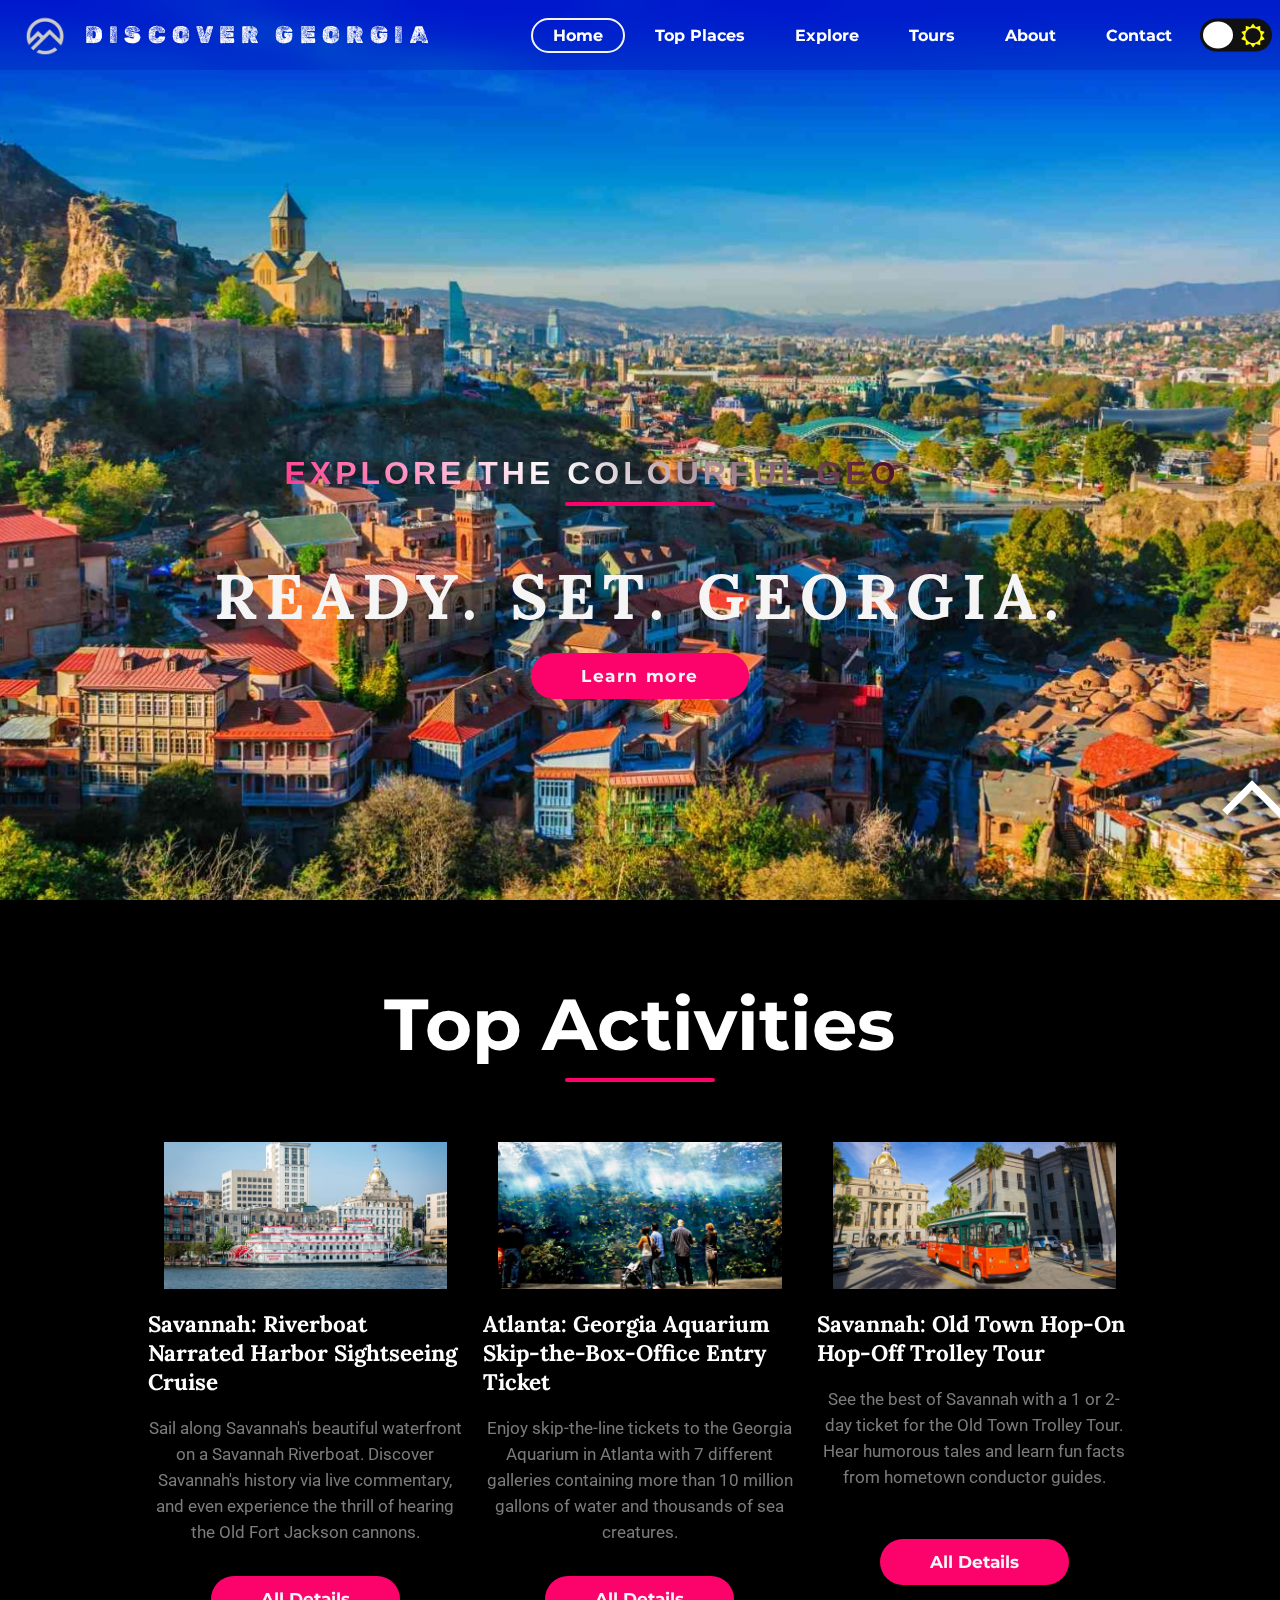
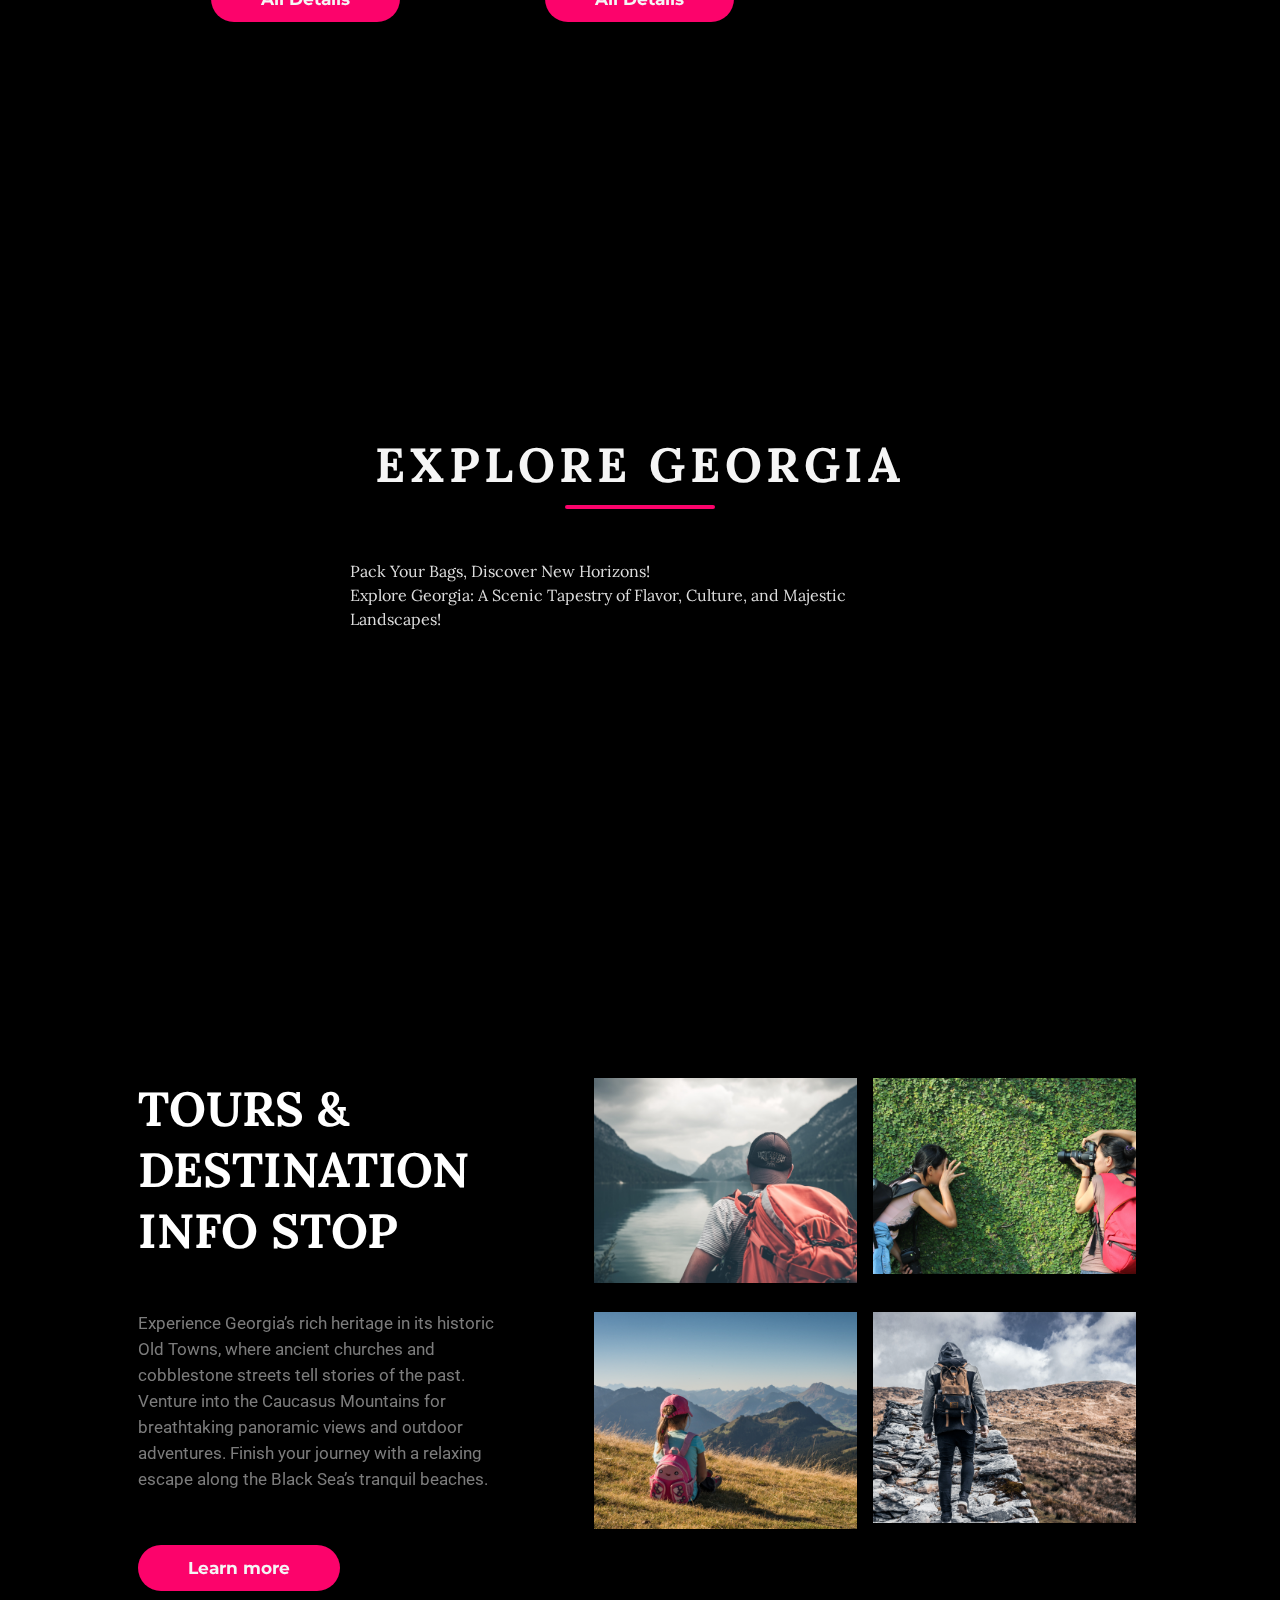
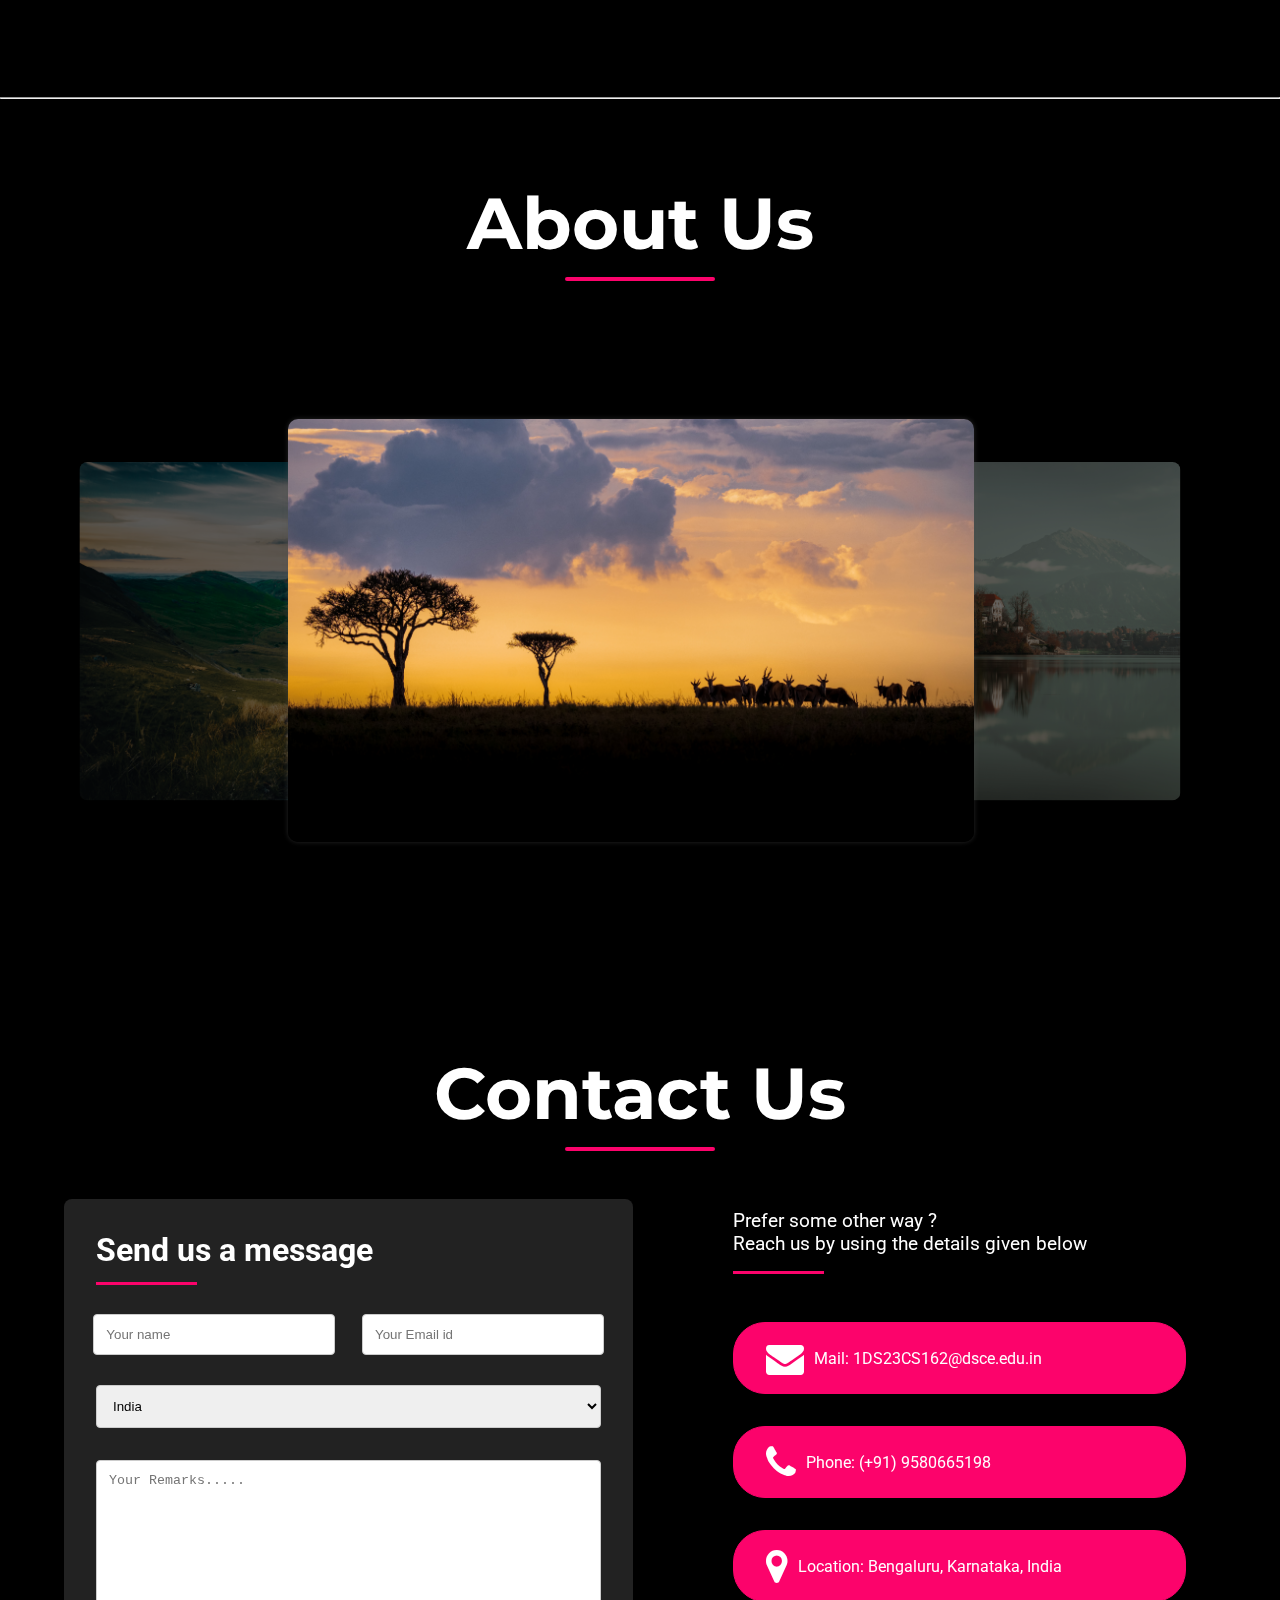
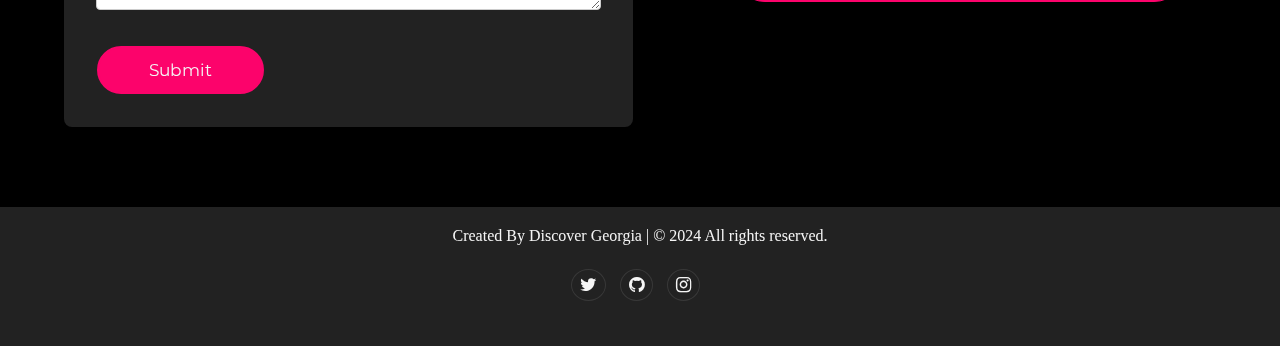
==== commit 939c2068: "Finalize step" ====
--- a/index.html
+++ b/index.html
@@ -168,7 +168,8 @@
             <br />
             <br />
           </p>
-
+<br>
+<br>
           <a href="./site.html" class="ctn">Learn more</a>
         </div>
         <div class="image-col">
@@ -289,7 +290,7 @@
           <div class="c_boxx">
             <a href="mailto:abc@gmail.com"
               ><i class="fa fa-envelope"></i>
-              Mail:
+              Mail: 1DS23CS162@dsce.edu.in
             </a>
           </div>
           <div class="c_boxx">
@@ -301,7 +302,7 @@
           <div class="c_boxx">
             <a href="#"
               ><i class="fa fa-map-marker"></i>
-              Location: Bengaluru, karnataka, India
+              Location: Bengaluru, Karnataka, India
             </a>
           </div>
         </div>
@@ -319,22 +320,22 @@
       <div class="social">
         <li>
           <a
-            href="https://pritam-sarbajna-portfolio.netlify.app/"
+            href= "https://x.com/DayDreamer1711?t=YZRtZeqKhs_tOzvRS6JaZw&s=08"
             target="_blank"
             rel="noreferrer"
-            ><i class="fa fa-globe"></i
+            ><i class="fa fa-twitter"></i
           ></a>
           <a
-            href="https://github.com/PritamSarbajna"
+            href="https://github.com/Prateek15-dev/Tourism-Website"
             target="_blank"
             rel="noreferrer"
             ><i class="fa fa-github"></i
           ></a>
           <a
-            href="https://www.linkedin.com/in/pritam-sarbajna-74945821b/"
+            href="https://www.instagram.com/discovergeorgia2024/profilecard/?igsh=MTZ4M2c3cXA5cWh0bg=="
             target="_blank"
             rel="noreferrer"
-            ><i class="fa fa-linkedin-square"></i
+            ><i class="fa fa-instagram"></i
           ></a>
         </li>
       </div>
@@ -352,4 +353,4 @@
     <script src="https://code.jquery.com/jquery-3.6.0.js"></script>
     <script src="js/script.js"></script>
   </body>
-</html>
+</html>--- a/css/style.css
+++ b/css/style.css
@@ -67,7 +67,7 @@
   margin: 0 auto;
 }
 
-/*scrollbar*/
+/* /scrollbar/ */
 
 ::-webkit-scrollbar {
   width: 10px;
@@ -135,7 +135,7 @@
 header {
   width: 100vw;
   height: 100vh;
-  background-image: url("../img/bg.png");
+  background-image: url("../img/georgia\ bg.jpg");
   background-position: bottom;
   background-attachment: fixed;
   background-size: cover;
@@ -264,7 +264,7 @@
 .explore {
   width: 100%;
   height: 100vh;
-  background-image: url(../img/bg2.png);
+  background-image: url(../img/geo\ exp\ 1.jpg);
   background-attachment: fixed;
   background-position: center;
   background-size: cover;
